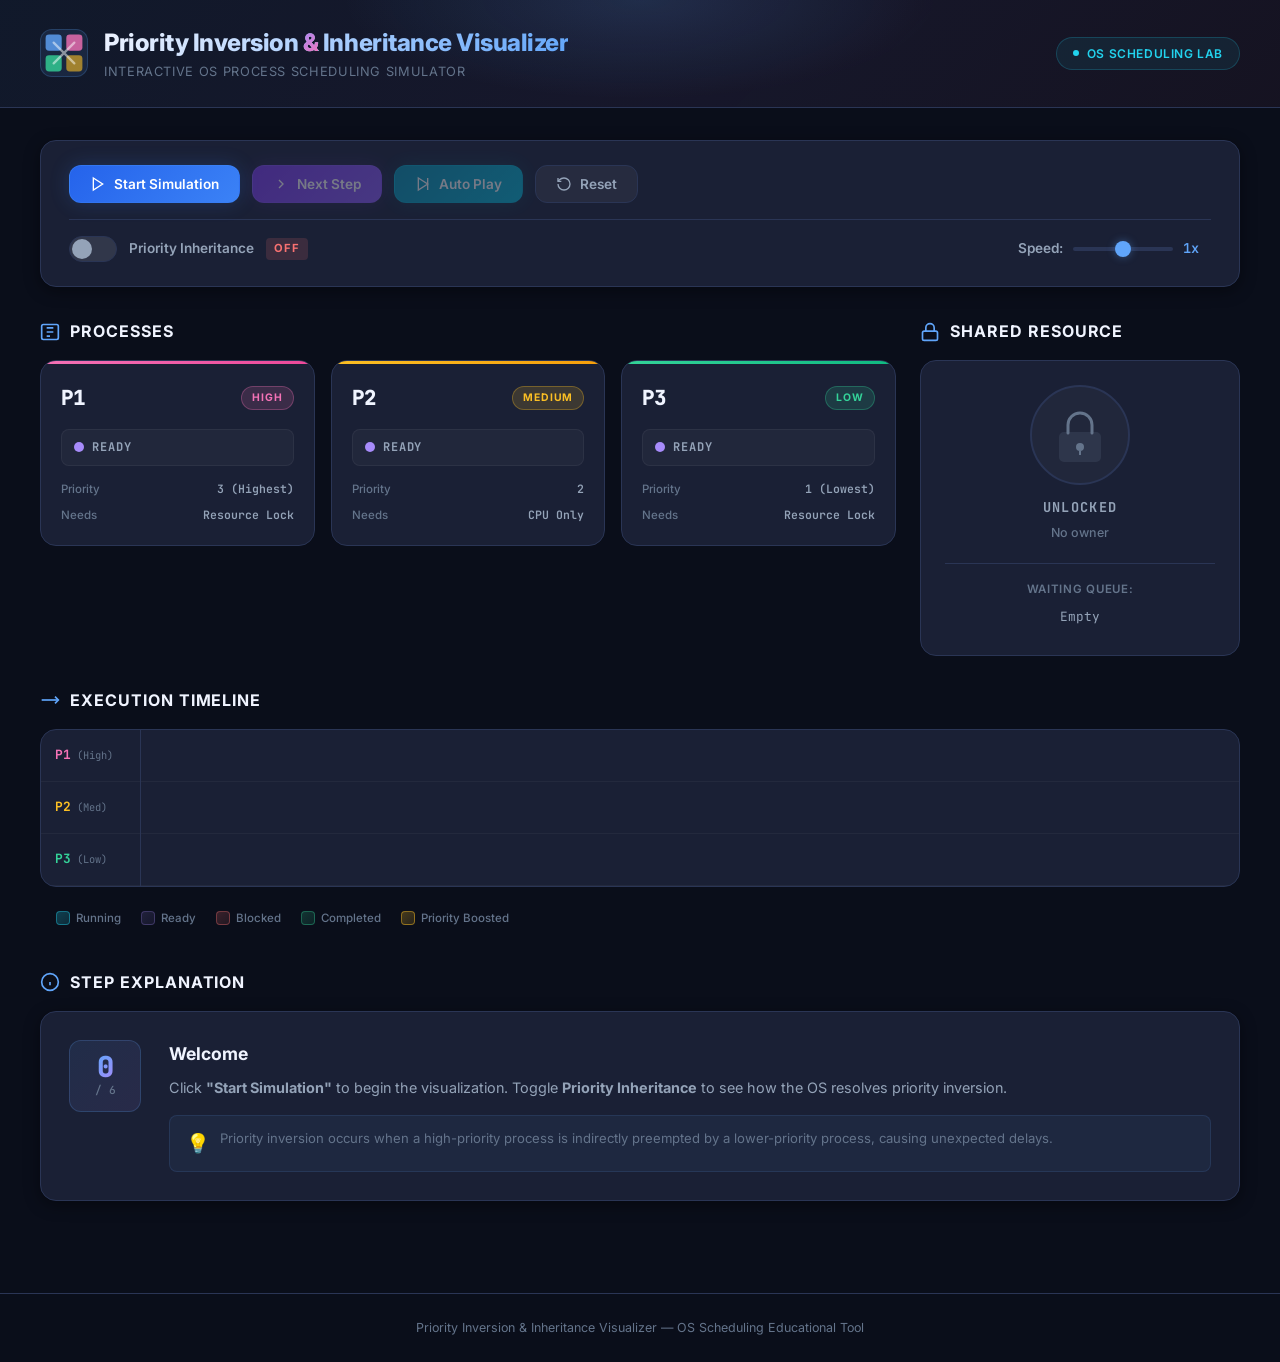
==== index.html @ cc76d4d3 "first draft" ====
<!DOCTYPE html>
<html lang="en">
<head>
    <meta charset="UTF-8">
    <meta name="viewport" content="width=device-width, initial-scale=1.0">
    <meta name="description" content="An interactive educational tool that visualizes priority inversion in OS scheduling and demonstrates how the priority inheritance protocol resolves it.">
    <title>Priority Inversion &amp; Inheritance Visualizer</title>
    <link rel="preconnect" href="https://fonts.googleapis.com">
    <link rel="preconnect" href="https://fonts.gstatic.com" crossorigin>
    <link href="https://fonts.googleapis.com/css2?family=Inter:wght@300;400;500;600;700;800;900&family=JetBrains+Mono:wght@400;500;600;700&display=swap" rel="stylesheet">
    <link rel="stylesheet" href="style.css">
</head>
<body>
    <!-- Background particles -->
    <div class="bg-particles" id="bgParticles"></div>

    <!-- Header -->
    <header class="header">
        <div class="header-glow"></div>
        <div class="header-content">
            <div class="logo">
                <div class="logo-icon">
                    <svg viewBox="0 0 40 40" fill="none">
                        <rect x="4" y="4" width="14" height="14" rx="3" fill="#60a5fa" opacity="0.8"/>
                        <rect x="22" y="4" width="14" height="14" rx="3" fill="#f472b6" opacity="0.8"/>
                        <rect x="4" y="22" width="14" height="14" rx="3" fill="#34d399" opacity="0.8"/>
                        <rect x="22" y="22" width="14" height="14" rx="3" fill="#fbbf24" opacity="0.6"/>
                        <path d="M11 11L29 29M29 11L11 29" stroke="white" stroke-width="2" stroke-linecap="round" opacity="0.5"/>
                    </svg>
                </div>
                <div class="logo-text">
                    <h1>Priority Inversion <span class="accent">&amp;</span> Inheritance Visualizer</h1>
                    <p class="subtitle">Interactive OS Process Scheduling Simulator</p>
                </div>
            </div>
            <div class="header-badge">
                <span class="badge-dot"></span>
                OS Scheduling Lab
            </div>
        </div>
    </header>

    <main class="main-container">
        <!-- Control Panel -->
        <section class="control-panel" id="controlPanel">
            <div class="controls-row">
                <button class="btn btn-start" id="btnStart" onclick="startSimulation()">
                    <svg viewBox="0 0 24 24" fill="none" stroke="currentColor" stroke-width="2">
                        <polygon points="5,3 19,12 5,21"/>
                    </svg>
                    Start Simulation
                </button>
                <button class="btn btn-next" id="btnNext" onclick="nextStep()" disabled>
                    <svg viewBox="0 0 24 24" fill="none" stroke="currentColor" stroke-width="2">
                        <polyline points="9,18 15,12 9,6"/>
                    </svg>
                    Next Step
                </button>
                <button class="btn btn-auto" id="btnAuto" onclick="toggleAutoPlay()" disabled>
                    <svg viewBox="0 0 24 24" fill="none" stroke="currentColor" stroke-width="2">
                        <polygon points="5,3 19,12 5,21"/>
                        <line x1="19" y1="3" x2="19" y2="21"/>
                    </svg>
                    Auto Play
                </button>
                <button class="btn btn-reset" id="btnReset" onclick="resetSimulation()">
                    <svg viewBox="0 0 24 24" fill="none" stroke="currentColor" stroke-width="2">
                        <path d="M3 12a9 9 0 1 0 9-9 9.75 9.75 0 0 0-6.74 2.74L3 8"/>
                        <path d="M3 3v5h5"/>
                    </svg>
                    Reset
                </button>
            </div>
            <div class="toggle-row">
                <div class="toggle-container" id="inheritanceToggle" onclick="toggleInheritance()">
                    <div class="toggle-track">
                        <div class="toggle-thumb"></div>
                    </div>
                    <span class="toggle-label">Priority Inheritance</span>
                    <span class="toggle-status" id="toggleStatus">OFF</span>
                </div>
                <div class="speed-control">
                    <label>Speed:</label>
                    <input type="range" min="1" max="5" value="3" id="speedSlider" oninput="updateSpeed(this.value)">
                    <span id="speedLabel">1x</span>
                </div>
            </div>
        </section>

        <!-- Main Visualization Area -->
        <div class="viz-grid">
            <!-- Process Cards -->
            <section class="processes-section">
                <h2 class="section-title">
                    <svg viewBox="0 0 24 24" fill="none" stroke="currentColor" stroke-width="2" width="20" height="20">
                        <rect x="2" y="3" width="20" height="18" rx="2"/>
                        <path d="M8 7h8M8 12h8M8 17h4"/>
                    </svg>
                    Processes
                </h2>
                <div class="process-cards">
                    <!-- P1 - High Priority -->
                    <div class="process-card" id="processP1" data-priority="high">
                        <div class="process-header">
                            <div class="process-id">P1</div>
                            <div class="priority-badge priority-high">HIGH</div>
                        </div>
                        <div class="process-body">
                            <div class="state-indicator">
                                <div class="state-dot" id="stateP1Dot"></div>
                                <span class="state-text" id="stateP1">READY</span>
                            </div>
                            <div class="process-info">
                                <div class="info-item">
                                    <span class="info-label">Priority</span>
                                    <span class="info-value" id="priorityP1">3 (Highest)</span>
                                </div>
                                <div class="info-item">
                                    <span class="info-label">Needs</span>
                                    <span class="info-value">Resource Lock</span>
                                </div>
                            </div>
                        </div>
                        <div class="process-pulse" id="pulseP1"></div>
                    </div>

                    <!-- P2 - Medium Priority -->
                    <div class="process-card" id="processP2" data-priority="medium">
                        <div class="process-header">
                            <div class="process-id">P2</div>
                            <div class="priority-badge priority-medium">MEDIUM</div>
                        </div>
                        <div class="process-body">
                            <div class="state-indicator">
                                <div class="state-dot" id="stateP2Dot"></div>
                                <span class="state-text" id="stateP2">READY</span>
                            </div>
                            <div class="process-info">
                                <div class="info-item">
                                    <span class="info-label">Priority</span>
                                    <span class="info-value" id="priorityP2">2</span>
                                </div>
                                <div class="info-item">
                                    <span class="info-label">Needs</span>
                                    <span class="info-value">CPU Only</span>
                                </div>
                            </div>
                        </div>
                        <div class="process-pulse" id="pulseP2"></div>
                    </div>

                    <!-- P3 - Low Priority -->
                    <div class="process-card" id="processP3" data-priority="low">
                        <div class="process-header">
                            <div class="process-id">P3</div>
                            <div class="priority-badge priority-low">LOW</div>
                        </div>
                        <div class="process-body">
                            <div class="state-indicator">
                                <div class="state-dot" id="stateP3Dot"></div>
                                <span class="state-text" id="stateP3">READY</span>
                            </div>
                            <div class="process-info">
                                <div class="info-item">
                                    <span class="info-label">Priority</span>
                                    <span class="info-value" id="priorityP3">1 (Lowest)</span>
                                </div>
                                <div class="info-item">
                                    <span class="info-label">Needs</span>
                                    <span class="info-value">Resource Lock</span>
                                </div>
                            </div>
                        </div>
                        <div class="process-pulse" id="pulseP3"></div>
                    </div>
                </div>
            </section>

            <!-- Resource Lock -->
            <section class="resource-section">
                <h2 class="section-title">
                    <svg viewBox="0 0 24 24" fill="none" stroke="currentColor" stroke-width="2" width="20" height="20">
                        <rect x="3" y="11" width="18" height="11" rx="2"/>
                        <path d="M7 11V7a5 5 0 0 1 10 0v4"/>
                    </svg>
                    Shared Resource
                </h2>
                <div class="resource-card" id="resourceCard">
                    <div class="lock-visual" id="lockVisual">
                        <div class="lock-body">
                            <svg viewBox="0 0 64 64" width="64" height="64" id="lockIcon">
                                <rect x="12" y="30" width="40" height="28" rx="4" fill="currentColor" opacity="0.2" stroke="currentColor" stroke-width="2"/>
                                <path id="lockShackle" d="M20 30V22a12 12 0 0 1 24 0v8" fill="none" stroke="currentColor" stroke-width="3" stroke-linecap="round"/>
                                <circle cx="32" cy="44" r="4" fill="currentColor"/>
                                <line x1="32" y1="48" x2="32" y2="52" stroke="currentColor" stroke-width="2"/>
                            </svg>
                        </div>
                        <div class="lock-label" id="lockLabel">UNLOCKED</div>
                        <div class="lock-owner" id="lockOwner">No owner</div>
                    </div>
                    <div class="resource-queue" id="resourceQueue">
                        <span class="queue-label">Waiting Queue:</span>
                        <div class="queue-items" id="queueItems">Empty</div>
                    </div>
                </div>
            </section>
        </div>

        <!-- Connection Lines (animated arrows between processes and resource) -->
        <div class="connection-overlay" id="connectionOverlay"></div>

        <!-- Timeline Section -->
        <section class="timeline-section">
            <h2 class="section-title">
                <svg viewBox="0 0 24 24" fill="none" stroke="currentColor" stroke-width="2" width="20" height="20">
                    <line x1="2" y1="12" x2="22" y2="12"/>
                    <polyline points="18,8 22,12 18,16"/>
                </svg>
                Execution Timeline
            </h2>
            <div class="timeline-wrapper">
                <div class="timeline-labels">
                    <div class="timeline-label label-p1">P1 <span>(High)</span></div>
                    <div class="timeline-label label-p2">P2 <span>(Med)</span></div>
                    <div class="timeline-label label-p3">P3 <span>(Low)</span></div>
                </div>
                <div class="timeline-tracks" id="timelineTracks">
                    <div class="timeline-track" id="trackP1"></div>
                    <div class="timeline-track" id="trackP2"></div>
                    <div class="timeline-track" id="trackP3"></div>
                    <!-- Step markers -->
                    <div class="timeline-steps" id="timelineSteps"></div>
                </div>
            </div>
            <div class="timeline-legend">
                <div class="legend-item"><div class="legend-color legend-running"></div>Running</div>
                <div class="legend-item"><div class="legend-color legend-ready"></div>Ready</div>
                <div class="legend-item"><div class="legend-color legend-blocked"></div>Blocked</div>
                <div class="legend-item"><div class="legend-color legend-completed"></div>Completed</div>
                <div class="legend-item"><div class="legend-color legend-boosted"></div>Priority Boosted</div>
            </div>
        </section>

        <!-- Explanation Panel -->
        <section class="explanation-section">
            <h2 class="section-title">
                <svg viewBox="0 0 24 24" fill="none" stroke="currentColor" stroke-width="2" width="20" height="20">
                    <circle cx="12" cy="12" r="10"/>
                    <line x1="12" y1="16" x2="12" y2="12"/>
                    <line x1="12" y1="8" x2="12.01" y2="8"/>
                </svg>
                Step Explanation
            </h2>
            <div class="explanation-card" id="explanationCard">
                <div class="step-counter">
                    <span class="step-number" id="stepNumber">0</span>
                    <span class="step-total" id="stepTotal">/ 6</span>
                </div>
                <div class="explanation-content">
                    <h3 class="explanation-title" id="explanationTitle">Welcome</h3>
                    <p class="explanation-text" id="explanationText">
                        Click <strong>"Start Simulation"</strong> to begin the visualization. 
                        Toggle <strong>Priority Inheritance</strong> to see how the OS resolves priority inversion.
                    </p>
                    <div class="explanation-detail" id="explanationDetail">
                        <div class="detail-icon">💡</div>
                        <p>Priority inversion occurs when a high-priority process is indirectly preempted by a lower-priority process, causing unexpected delays.</p>
                    </div>
                </div>
            </div>
        </section>

        <!-- Comparison Section -->
        <section class="comparison-section" id="comparisonSection" style="display: none;">
            <h2 class="section-title">
                <svg viewBox="0 0 24 24" fill="none" stroke="currentColor" stroke-width="2" width="20" height="20">
                    <path d="M18 20V10M12 20V4M6 20v-6"/>
                </svg>
                Comparison: With vs Without Priority Inheritance
            </h2>
            <div class="comparison-grid">
                <div class="comparison-card comparison-without">
                    <h3>❌ Without Priority Inheritance</h3>
                    <div class="comparison-timeline" id="compTimelineWithout"></div>
                    <div class="comparison-stats">
                        <div class="stat">
                            <span class="stat-label">P1 Wait Time</span>
                            <span class="stat-value stat-bad" id="waitWithout">4 steps</span>
                        </div>
                        <div class="stat">
                            <span class="stat-label">Execution Order</span>
                            <span class="stat-value" id="orderWithout">P3 → P2 → P3 → P1</span>
                        </div>
                        <div class="stat">
                            <span class="stat-label">Priority Violation</span>
                            <span class="stat-value stat-bad">Yes ⚠️</span>
                        </div>
                    </div>
                </div>
                <div class="comparison-card comparison-with">
                    <h3>✅ With Priority Inheritance</h3>
                    <div class="comparison-timeline" id="compTimelineWith"></div>
                    <div class="comparison-stats">
                        <div class="stat">
                            <span class="stat-label">P1 Wait Time</span>
                            <span class="stat-value stat-good" id="waitWith">2 steps</span>
                        </div>
                        <div class="stat">
                            <span class="stat-label">Execution Order</span>
                            <span class="stat-value" id="orderWith">P3 → P3(↑) → P1 → P2</span>
                        </div>
                        <div class="stat">
                            <span class="stat-label">Priority Violation</span>
                            <span class="stat-value stat-good">No ✅</span>
                        </div>
                    </div>
                </div>
            </div>
        </section>
    </main>

    <!-- Footer -->
    <footer class="footer">
        <p>Priority Inversion &amp; Inheritance Visualizer — OS Scheduling Educational Tool</p>
    </footer>

    <script src="script.js"></script>
</body>
</html>
---- style.css ----
/* ========================================
   Priority Inversion Visualizer - Styles
   ======================================== */

/* ---------- CSS Variables ---------- */
:root {
    --bg-primary: #0a0e1a;
    --bg-secondary: #111827;
    --bg-card: #1a2035;
    --bg-card-hover: #1f2847;
    --border-color: #2a3555;
    --border-glow: rgba(96, 165, 250, 0.3);

    --text-primary: #f0f4ff;
    --text-secondary: #94a3b8;
    --text-muted: #64748b;

    --accent-blue: #60a5fa;
    --accent-cyan: #22d3ee;
    --accent-purple: #a78bfa;
    --accent-pink: #f472b6;
    --accent-green: #34d399;
    --accent-yellow: #fbbf24;
    --accent-red: #f87171;
    --accent-orange: #fb923c;

    --high-priority: #f472b6;
    --medium-priority: #fbbf24;
    --low-priority: #34d399;

    --state-running: #22d3ee;
    --state-ready: #a78bfa;
    --state-blocked: #f87171;
    --state-completed: #34d399;
    --state-boosted: #fbbf24;

    --shadow-sm: 0 1px 3px rgba(0,0,0,0.3);
    --shadow-md: 0 4px 16px rgba(0,0,0,0.4);
    --shadow-lg: 0 8px 32px rgba(0,0,0,0.5);
    --shadow-glow-blue: 0 0 20px rgba(96,165,250,0.15);
    --shadow-glow-cyan: 0 0 20px rgba(34,211,238,0.15);

    --radius-sm: 8px;
    --radius-md: 12px;
    --radius-lg: 16px;
    --radius-xl: 20px;

    --font-sans: 'Inter', -apple-system, BlinkMacSystemFont, 'Segoe UI', sans-serif;
    --font-mono: 'JetBrains Mono', 'Fira Code', monospace;

    --transition-fast: 0.15s ease;
    --transition-normal: 0.3s ease;
    --transition-slow: 0.5s ease;
}

/* ---------- Reset & Base ---------- */
*, *::before, *::after {
    margin: 0;
    padding: 0;
    box-sizing: border-box;
}

html {
    scroll-behavior: smooth;
}

body {
    font-family: var(--font-sans);
    background: var(--bg-primary);
    color: var(--text-primary);
    line-height: 1.6;
    min-height: 100vh;
    overflow-x: hidden;
}

/* ---------- Background Particles ---------- */
.bg-particles {
    position: fixed;
    top: 0;
    left: 0;
    width: 100%;
    height: 100%;
    pointer-events: none;
    z-index: 0;
    overflow: hidden;
}

.bg-particles .particle {
    position: absolute;
    border-radius: 50%;
    animation: floatParticle linear infinite;
    opacity: 0;
}

@keyframes floatParticle {
    0% {
        transform: translateY(100vh) scale(0);
        opacity: 0;
    }
    10% {
        opacity: 1;
    }
    90% {
        opacity: 1;
    }
    100% {
        transform: translateY(-10vh) scale(1);
        opacity: 0;
    }
}

/* ---------- Header ---------- */
.header {
    position: relative;
    padding: 24px 40px;
    background: linear-gradient(135deg, rgba(96,165,250,0.08), rgba(167,139,250,0.08), rgba(244,114,182,0.05));
    border-bottom: 1px solid var(--border-color);
    z-index: 10;
    overflow: hidden;
}

.header-glow {
    position: absolute;
    top: -100px;
    left: 50%;
    transform: translateX(-50%);
    width: 600px;
    height: 200px;
    background: radial-gradient(ellipse, rgba(96,165,250,0.15), transparent 70%);
    pointer-events: none;
}

.header-content {
    max-width: 1400px;
    margin: 0 auto;
    display: flex;
    align-items: center;
    justify-content: space-between;
    position: relative;
}

.logo {
    display: flex;
    align-items: center;
    gap: 16px;
}

.logo-icon {
    width: 48px;
    height: 48px;
    display: flex;
    align-items: center;
    justify-content: center;
    background: rgba(96,165,250,0.1);
    border: 1px solid rgba(96,165,250,0.2);
    border-radius: var(--radius-md);
    animation: logoFloat 3s ease-in-out infinite;
}

@keyframes logoFloat {
    0%, 100% { transform: translateY(0); }
    50% { transform: translateY(-4px); }
}

.logo-text h1 {
    font-size: 1.5rem;
    font-weight: 800;
    letter-spacing: -0.02em;
    background: linear-gradient(135deg, var(--text-primary), var(--accent-blue));
    -webkit-background-clip: text;
    -webkit-text-fill-color: transparent;
    background-clip: text;
}

.logo-text h1 .accent {
    background: linear-gradient(135deg, var(--accent-purple), var(--accent-pink));
    -webkit-background-clip: text;
    background-clip: text;
}

.subtitle {
    font-size: 0.8rem;
    color: var(--text-muted);
    font-weight: 400;
    letter-spacing: 0.05em;
    text-transform: uppercase;
}

.header-badge {
    display: flex;
    align-items: center;
    gap: 8px;
    padding: 6px 16px;
    background: rgba(34,211,238,0.08);
    border: 1px solid rgba(34,211,238,0.2);
    border-radius: 100px;
    font-size: 0.75rem;
    font-weight: 600;
    color: var(--accent-cyan);
    letter-spacing: 0.05em;
    text-transform: uppercase;
}

.badge-dot {
    width: 6px;
    height: 6px;
    background: var(--accent-cyan);
    border-radius: 50%;
    animation: pulse 2s ease-in-out infinite;
}

@keyframes pulse {
    0%, 100% { opacity: 1; box-shadow: 0 0 0 0 rgba(34,211,238,0.4); }
    50% { opacity: 0.6; box-shadow: 0 0 0 6px rgba(34,211,238,0); }
}

/* ---------- Main Container ---------- */
.main-container {
    max-width: 1400px;
    margin: 0 auto;
    padding: 32px 40px 60px;
    position: relative;
    z-index: 1;
}

/* ---------- Section Title ---------- */
.section-title {
    display: flex;
    align-items: center;
    gap: 10px;
    font-size: 1rem;
    font-weight: 700;
    color: var(--text-primary);
    margin-bottom: 16px;
    text-transform: uppercase;
    letter-spacing: 0.06em;
}

.section-title svg {
    color: var(--accent-blue);
}

/* ---------- Control Panel ---------- */
.control-panel {
    background: var(--bg-card);
    border: 1px solid var(--border-color);
    border-radius: var(--radius-lg);
    padding: 24px 28px;
    margin-bottom: 32px;
    box-shadow: var(--shadow-md);
}

.controls-row {
    display: flex;
    gap: 12px;
    flex-wrap: wrap;
    margin-bottom: 16px;
}

.toggle-row {
    display: flex;
    align-items: center;
    justify-content: space-between;
    gap: 24px;
    flex-wrap: wrap;
    padding-top: 16px;
    border-top: 1px solid var(--border-color);
}

/* ---------- Buttons ---------- */
.btn {
    display: inline-flex;
    align-items: center;
    gap: 8px;
    padding: 10px 20px;
    border: 1px solid transparent;
    border-radius: var(--radius-md);
    font-family: var(--font-sans);
    font-size: 0.85rem;
    font-weight: 600;
    cursor: pointer;
    transition: all var(--transition-normal);
    position: relative;
    overflow: hidden;
}

.btn::before {
    content: '';
    position: absolute;
    inset: 0;
    background: linear-gradient(135deg, rgba(255,255,255,0.1), transparent);
    opacity: 0;
    transition: opacity var(--transition-fast);
}

.btn:hover::before {
    opacity: 1;
}

.btn:active {
    transform: scale(0.97);
}

.btn:disabled {
    opacity: 0.4;
    cursor: not-allowed;
    transform: none;
}

.btn:disabled:hover::before {
    opacity: 0;
}

.btn svg {
    width: 16px;
    height: 16px;
}

.btn-start {
    background: linear-gradient(135deg, #2563eb, #3b82f6);
    color: white;
    border-color: rgba(59,130,246,0.5);
    box-shadow: 0 0 20px rgba(59,130,246,0.2);
}

.btn-start:hover:not(:disabled) {
    box-shadow: 0 0 30px rgba(59,130,246,0.35);
    transform: translateY(-1px);
}

.btn-next {
    background: linear-gradient(135deg, #7c3aed, #8b5cf6);
    color: white;
    border-color: rgba(139,92,246,0.5);
    box-shadow: 0 0 20px rgba(139,92,246,0.2);
}

.btn-next:hover:not(:disabled) {
    box-shadow: 0 0 30px rgba(139,92,246,0.35);
    transform: translateY(-1px);
}

.btn-auto {
    background: linear-gradient(135deg, #0891b2, #06b6d4);
    color: white;
    border-color: rgba(6,182,212,0.5);
    box-shadow: 0 0 20px rgba(6,182,212,0.2);
}

.btn-auto:hover:not(:disabled) {
    box-shadow: 0 0 30px rgba(6,182,212,0.35);
    transform: translateY(-1px);
}

.btn-auto.active {
    background: linear-gradient(135deg, #dc2626, #ef4444);
    border-color: rgba(239,68,68,0.5);
    box-shadow: 0 0 20px rgba(239,68,68,0.2);
}

.btn-reset {
    background: rgba(255,255,255,0.05);
    color: var(--text-secondary);
    border-color: var(--border-color);
}

.btn-reset:hover:not(:disabled) {
    background: rgba(255,255,255,0.1);
    color: var(--text-primary);
    border-color: rgba(255,255,255,0.2);
}

/* ---------- Toggle ---------- */
.toggle-container {
    display: flex;
    align-items: center;
    gap: 12px;
    cursor: pointer;
    user-select: none;
}

.toggle-track {
    width: 48px;
    height: 26px;
    background: rgba(255,255,255,0.1);
    border: 1px solid var(--border-color);
    border-radius: 100px;
    position: relative;
    transition: all var(--transition-normal);
}

.toggle-thumb {
    width: 20px;
    height: 20px;
    background: var(--text-secondary);
    border-radius: 50%;
    position: absolute;
    top: 2px;
    left: 2px;
    transition: all var(--transition-normal);
}

.toggle-container.active .toggle-track {
    background: rgba(34,211,238,0.2);
    border-color: rgba(34,211,238,0.4);
}

.toggle-container.active .toggle-thumb {
    left: 24px;
    background: var(--accent-cyan);
    box-shadow: 0 0 10px rgba(34,211,238,0.5);
}

.toggle-label {
    font-size: 0.85rem;
    font-weight: 600;
    color: var(--text-secondary);
    transition: color var(--transition-normal);
}

.toggle-container.active .toggle-label {
    color: var(--accent-cyan);
}

.toggle-status {
    font-size: 0.7rem;
    font-weight: 700;
    padding: 2px 8px;
    border-radius: 4px;
    background: rgba(248,113,113,0.15);
    color: var(--accent-red);
    letter-spacing: 0.08em;
    transition: all var(--transition-normal);
}

.toggle-container.active .toggle-status {
    background: rgba(34,211,238,0.15);
    color: var(--accent-cyan);
}

/* ---------- Speed Control ---------- */
.speed-control {
    display: flex;
    align-items: center;
    gap: 10px;
    font-size: 0.85rem;
    color: var(--text-secondary);
}

.speed-control label {
    font-weight: 600;
}

.speed-control input[type="range"] {
    width: 100px;
    height: 4px;
    -webkit-appearance: none;
    appearance: none;
    background: var(--border-color);
    border-radius: 2px;
    outline: none;
}

.speed-control input[type="range"]::-webkit-slider-thumb {
    -webkit-appearance: none;
    width: 16px;
    height: 16px;
    border-radius: 50%;
    background: var(--accent-blue);
    cursor: pointer;
    box-shadow: 0 0 8px rgba(96,165,250,0.4);
}

#speedLabel {
    font-family: var(--font-mono);
    font-weight: 600;
    color: var(--accent-blue);
    min-width: 28px;
}

/* ---------- Visualization Grid ---------- */
.viz-grid {
    display: grid;
    grid-template-columns: 1fr 320px;
    gap: 24px;
    margin-bottom: 32px;
}

/* ---------- Process Cards ---------- */
.processes-section {
    min-width: 0;
}

.process-cards {
    display: grid;
    grid-template-columns: repeat(3, 1fr);
    gap: 16px;
}

.process-card {
    background: var(--bg-card);
    border: 1px solid var(--border-color);
    border-radius: var(--radius-lg);
    padding: 20px;
    position: relative;
    overflow: hidden;
    transition: all var(--transition-slow);
}

.process-card::before {
    content: '';
    position: absolute;
    top: 0;
    left: 0;
    right: 0;
    height: 3px;
    border-radius: var(--radius-lg) var(--radius-lg) 0 0;
    transition: all var(--transition-normal);
}

.process-card[data-priority="high"]::before {
    background: linear-gradient(90deg, var(--high-priority), #ec4899);
}

.process-card[data-priority="medium"]::before {
    background: linear-gradient(90deg, var(--medium-priority), #f59e0b);
}

.process-card[data-priority="low"]::before {
    background: linear-gradient(90deg, var(--low-priority), #10b981);
}

.process-pulse {
    position: absolute;
    inset: 0;
    border-radius: var(--radius-lg);
    pointer-events: none;
    transition: all var(--transition-normal);
}

.process-card.running {
    border-color: var(--state-running);
    box-shadow: 0 0 25px rgba(34,211,238,0.15), inset 0 0 25px rgba(34,211,238,0.05);
}

.process-card.running .process-pulse {
    animation: cardPulse 1.5s ease-in-out infinite;
    border: 2px solid var(--state-running);
}

.process-card.blocked {
    border-color: var(--state-blocked);
    box-shadow: 0 0 20px rgba(248,113,113,0.1);
}

.process-card.blocked .process-pulse {
    animation: blockedShake 0.5s ease-in-out;
    border: 2px solid var(--state-blocked);
}

.process-card.completed {
    border-color: var(--state-completed);
    box-shadow: 0 0 20px rgba(52,211,153,0.15);
}

.process-card.boosted {
    border-color: var(--state-boosted);
    box-shadow: 0 0 30px rgba(251,191,36,0.2), inset 0 0 20px rgba(251,191,36,0.05);
}

.process-card.boosted .process-pulse {
    animation: boostGlow 1s ease-in-out infinite;
    border: 2px solid var(--state-boosted);
}

@keyframes cardPulse {
    0%, 100% { opacity: 1; }
    50% { opacity: 0.4; }
}

@keyframes blockedShake {
    0%, 100% { transform: translateX(0); }
    20% { transform: translateX(-3px); }
    40% { transform: translateX(3px); }
    60% { transform: translateX(-2px); }
    80% { transform: translateX(2px); }
}

@keyframes boostGlow {
    0%, 100% { box-shadow: inset 0 0 20px rgba(251,191,36,0.05); }
    50% { box-shadow: inset 0 0 40px rgba(251,191,36,0.15); }
}

.process-header {
    display: flex;
    align-items: center;
    justify-content: space-between;
    margin-bottom: 14px;
}

.process-id {
    font-family: var(--font-mono);
    font-size: 1.3rem;
    font-weight: 800;
    color: var(--text-primary);
}

.priority-badge {
    font-size: 0.65rem;
    font-weight: 700;
    padding: 3px 10px;
    border-radius: 100px;
    letter-spacing: 0.08em;
    text-transform: uppercase;
}

.priority-high {
    background: rgba(244,114,182,0.15);
    color: var(--high-priority);
    border: 1px solid rgba(244,114,182,0.3);
}

.priority-medium {
    background: rgba(251,191,36,0.15);
    color: var(--medium-priority);
    border: 1px solid rgba(251,191,36,0.3);
}

.priority-low {
    background: rgba(52,211,153,0.15);
    color: var(--low-priority);
    border: 1px solid rgba(52,211,153,0.3);
}

.state-indicator {
    display: flex;
    align-items: center;
    gap: 8px;
    margin-bottom: 14px;
    padding: 8px 12px;
    background: rgba(255,255,255,0.03);
    border-radius: var(--radius-sm);
    border: 1px solid rgba(255,255,255,0.05);
}

.state-dot {
    width: 10px;
    height: 10px;
    border-radius: 50%;
    background: var(--state-ready);
    transition: all var(--transition-normal);
}

.state-dot.running { background: var(--state-running); box-shadow: 0 0 8px var(--state-running); }
.state-dot.blocked { background: var(--state-blocked); box-shadow: 0 0 8px var(--state-blocked); }
.state-dot.completed { background: var(--state-completed); box-shadow: 0 0 8px var(--state-completed); }
.state-dot.boosted { background: var(--state-boosted); box-shadow: 0 0 8px var(--state-boosted); }
.state-dot.ready { background: var(--state-ready); }

.state-text {
    font-family: var(--font-mono);
    font-size: 0.75rem;
    font-weight: 700;
    letter-spacing: 0.08em;
    color: var(--text-secondary);
    transition: color var(--transition-normal);
}

.process-info {
    display: flex;
    flex-direction: column;
    gap: 8px;
}

.info-item {
    display: flex;
    justify-content: space-between;
    align-items: center;
}

.info-label {
    font-size: 0.72rem;
    color: var(--text-muted);
    font-weight: 500;
}

.info-value {
    font-size: 0.72rem;
    color: var(--text-secondary);
    font-weight: 600;
    font-family: var(--font-mono);
    transition: all var(--transition-normal);
}

.info-value.boosted {
    color: var(--state-boosted);
    text-shadow: 0 0 8px rgba(251,191,36,0.4);
}

/* ---------- Resource Card ---------- */
.resource-section {
    min-width: 0;
}

.resource-card {
    background: var(--bg-card);
    border: 1px solid var(--border-color);
    border-radius: var(--radius-lg);
    padding: 24px;
    text-align: center;
    transition: all var(--transition-slow);
}

.resource-card.locked {
    border-color: var(--accent-red);
    box-shadow: 0 0 25px rgba(248,113,113,0.1);
}

.resource-card.unlocked {
    border-color: var(--accent-green);
    box-shadow: 0 0 25px rgba(52,211,153,0.1);
}

.lock-visual {
    margin-bottom: 20px;
}

.lock-body {
    display: inline-flex;
    align-items: center;
    justify-content: center;
    width: 100px;
    height: 100px;
    border-radius: 50%;
    background: rgba(255,255,255,0.03);
    border: 2px solid var(--border-color);
    margin-bottom: 12px;
    color: var(--text-muted);
    transition: all var(--transition-slow);
}

.resource-card.locked .lock-body {
    color: var(--accent-red);
    border-color: rgba(248,113,113,0.3);
    background: rgba(248,113,113,0.05);
    animation: lockPulse 2s ease-in-out infinite;
}

.resource-card.unlocked .lock-body {
    color: var(--accent-green);
    border-color: rgba(52,211,153,0.3);
    background: rgba(52,211,153,0.05);
}

@keyframes lockPulse {
    0%, 100% { box-shadow: 0 0 0 0 rgba(248,113,113,0.2); }
    50% { box-shadow: 0 0 0 10px rgba(248,113,113,0); }
}

.lock-label {
    font-family: var(--font-mono);
    font-size: 0.85rem;
    font-weight: 700;
    letter-spacing: 0.1em;
    color: var(--text-secondary);
    margin-bottom: 4px;
    transition: color var(--transition-normal);
}

.resource-card.locked .lock-label { color: var(--accent-red); }
.resource-card.unlocked .lock-label { color: var(--accent-green); }

.lock-owner {
    font-size: 0.78rem;
    color: var(--text-muted);
    font-weight: 500;
}

.resource-queue {
    padding-top: 16px;
    border-top: 1px solid var(--border-color);
}

.queue-label {
    font-size: 0.72rem;
    color: var(--text-muted);
    font-weight: 600;
    display: block;
    margin-bottom: 8px;
    text-transform: uppercase;
    letter-spacing: 0.06em;
}

.queue-items {
    font-family: var(--font-mono);
    font-size: 0.8rem;
    color: var(--text-secondary);
    min-height: 24px;
}

.queue-tag {
    display: inline-block;
    padding: 2px 10px;
    background: rgba(248,113,113,0.1);
    border: 1px solid rgba(248,113,113,0.2);
    border-radius: 100px;
    color: var(--accent-red);
    font-size: 0.72rem;
    font-weight: 600;
    margin: 2px;
}

/* ---------- Timeline ---------- */
.timeline-section {
    margin-bottom: 32px;
}

.timeline-wrapper {
    display: flex;
    gap: 0;
    background: var(--bg-card);
    border: 1px solid var(--border-color);
    border-radius: var(--radius-lg);
    overflow: hidden;
}

.timeline-labels {
    display: flex;
    flex-direction: column;
    width: 100px;
    flex-shrink: 0;
    border-right: 1px solid var(--border-color);
}

.timeline-label {
    height: 52px;
    display: flex;
    align-items: center;
    padding: 0 14px;
    font-family: var(--font-mono);
    font-size: 0.8rem;
    font-weight: 700;
    border-bottom: 1px solid rgba(255,255,255,0.04);
}

.timeline-label span {
    font-size: 0.65rem;
    font-weight: 400;
    color: var(--text-muted);
    margin-left: 6px;
}

.label-p1 { color: var(--high-priority); }
.label-p2 { color: var(--medium-priority); }
.label-p3 { color: var(--low-priority); }

.timeline-tracks {
    flex: 1;
    position: relative;
    min-height: 156px;
}

.timeline-track {
    height: 52px;
    display: flex;
    align-items: center;
    padding: 8px 12px;
    gap: 4px;
    border-bottom: 1px solid rgba(255,255,255,0.04);
    position: relative;
}

.timeline-block {
    height: 34px;
    min-width: 60px;
    flex: 1;
    border-radius: var(--radius-sm);
    display: flex;
    align-items: center;
    justify-content: center;
    font-family: var(--font-mono);
    font-size: 0.68rem;
    font-weight: 700;
    letter-spacing: 0.04em;
    animation: blockAppear 0.4s cubic-bezier(0.34, 1.56, 0.64, 1);
    position: relative;
    overflow: hidden;
}

.timeline-block::after {
    content: '';
    position: absolute;
    inset: 0;
    background: linear-gradient(135deg, rgba(255,255,255,0.1), transparent);
    pointer-events: none;
}

@keyframes blockAppear {
    0% { transform: scaleX(0); opacity: 0; }
    100% { transform: scaleX(1); opacity: 1; }
}

.block-running {
    background: linear-gradient(135deg, rgba(34,211,238,0.25), rgba(34,211,238,0.15));
    border: 1px solid rgba(34,211,238,0.4);
    color: var(--state-running);
}

.block-ready {
    background: linear-gradient(135deg, rgba(167,139,250,0.15), rgba(167,139,250,0.08));
    border: 1px solid rgba(167,139,250,0.25);
    color: var(--state-ready);
}

.block-blocked {
    background: linear-gradient(135deg, rgba(248,113,113,0.2), rgba(248,113,113,0.1));
    border: 1px solid rgba(248,113,113,0.35);
    color: var(--state-blocked);
    background-image: repeating-linear-gradient(
        45deg,
        transparent,
        transparent 4px,
        rgba(248,113,113,0.08) 4px,
        rgba(248,113,113,0.08) 8px
    );
}

.block-completed {
    background: linear-gradient(135deg, rgba(52,211,153,0.2), rgba(52,211,153,0.1));
    border: 1px solid rgba(52,211,153,0.35);
    color: var(--state-completed);
}

.block-boosted {
    background: linear-gradient(135deg, rgba(251,191,36,0.25), rgba(251,191,36,0.12));
    border: 1px solid rgba(251,191,36,0.45);
    color: var(--state-boosted);
    animation: blockAppear 0.4s cubic-bezier(0.34, 1.56, 0.64, 1), boostShimmer 2s ease-in-out infinite;
}

@keyframes boostShimmer {
    0%, 100% { box-shadow: inset 0 0 15px rgba(251,191,36,0.1); }
    50% { box-shadow: inset 0 0 25px rgba(251,191,36,0.25); }
}

.block-idle {
    background: rgba(255,255,255,0.02);
    border: 1px dashed rgba(255,255,255,0.08);
    color: var(--text-muted);
    font-weight: 400;
}

/* Timeline Legend */
.timeline-legend {
    display: flex;
    gap: 20px;
    margin-top: 12px;
    padding: 10px 16px;
    flex-wrap: wrap;
}

.legend-item {
    display: flex;
    align-items: center;
    gap: 6px;
    font-size: 0.72rem;
    color: var(--text-muted);
    font-weight: 500;
}

.legend-color {
    width: 14px;
    height: 14px;
    border-radius: 4px;
}

.legend-running {
    background: linear-gradient(135deg, rgba(34,211,238,0.25), rgba(34,211,238,0.15));
    border: 1px solid rgba(34,211,238,0.4);
}

.legend-ready {
    background: linear-gradient(135deg, rgba(167,139,250,0.15), rgba(167,139,250,0.08));
    border: 1px solid rgba(167,139,250,0.25);
}

.legend-blocked {
    background: linear-gradient(135deg, rgba(248,113,113,0.2), rgba(248,113,113,0.1));
    border: 1px solid rgba(248,113,113,0.35);
}

.legend-completed {
    background: linear-gradient(135deg, rgba(52,211,153,0.2), rgba(52,211,153,0.1));
    border: 1px solid rgba(52,211,153,0.35);
}

.legend-boosted {
    background: linear-gradient(135deg, rgba(251,191,36,0.25), rgba(251,191,36,0.12));
    border: 1px solid rgba(251,191,36,0.45);
}

/* ---------- Explanation Section ---------- */
.explanation-section {
    margin-bottom: 32px;
}

.explanation-card {
    background: var(--bg-card);
    border: 1px solid var(--border-color);
    border-radius: var(--radius-lg);
    padding: 28px;
    display: flex;
    gap: 28px;
    align-items: flex-start;
    transition: all var(--transition-slow);
    box-shadow: var(--shadow-md);
}

.explanation-card.active {
    border-color: var(--accent-blue);
    box-shadow: var(--shadow-glow-blue);
}

.step-counter {
    display: flex;
    flex-direction: column;
    align-items: center;
    justify-content: center;
    min-width: 72px;
    height: 72px;
    background: linear-gradient(135deg, rgba(96,165,250,0.1), rgba(167,139,250,0.1));
    border: 1px solid rgba(96,165,250,0.2);
    border-radius: var(--radius-md);
    flex-shrink: 0;
}

.step-number {
    font-family: var(--font-mono);
    font-size: 1.8rem;
    font-weight: 800;
    line-height: 1;
    background: linear-gradient(135deg, var(--accent-blue), var(--accent-purple));
    -webkit-background-clip: text;
    -webkit-text-fill-color: transparent;
    background-clip: text;
    transition: all var(--transition-normal);
}

.step-total {
    font-family: var(--font-mono);
    font-size: 0.7rem;
    color: var(--text-muted);
    font-weight: 500;
}

.explanation-content {
    flex: 1;
}

.explanation-title {
    font-size: 1.1rem;
    font-weight: 700;
    margin-bottom: 8px;
    color: var(--text-primary);
}

.explanation-text {
    font-size: 0.9rem;
    color: var(--text-secondary);
    line-height: 1.7;
    margin-bottom: 14px;
}

.explanation-detail {
    display: flex;
    align-items: flex-start;
    gap: 10px;
    padding: 12px 16px;
    background: rgba(96,165,250,0.06);
    border: 1px solid rgba(96,165,250,0.12);
    border-radius: var(--radius-sm);
    animation: detailFadeIn 0.5s ease;
}

@keyframes detailFadeIn {
    0% { opacity: 0; transform: translateY(8px); }
    100% { opacity: 1; transform: translateY(0); }
}

.detail-icon {
    font-size: 1.2rem;
    flex-shrink: 0;
}

.explanation-detail p {
    font-size: 0.82rem;
    color: var(--text-muted);
    line-height: 1.6;
}

/* ---------- Comparison Section ---------- */
.comparison-section {
    margin-bottom: 32px;
    animation: sectionFadeIn 0.6s ease;
}

@keyframes sectionFadeIn {
    0% { opacity: 0; transform: translateY(20px); }
    100% { opacity: 1; transform: translateY(0); }
}

.comparison-grid {
    display: grid;
    grid-template-columns: 1fr 1fr;
    gap: 20px;
}

.comparison-card {
    background: var(--bg-card);
    border: 1px solid var(--border-color);
    border-radius: var(--radius-lg);
    padding: 24px;
    transition: all var(--transition-normal);
}

.comparison-card h3 {
    font-size: 0.95rem;
    font-weight: 700;
    margin-bottom: 16px;
}

.comparison-without {
    border-color: rgba(248,113,113,0.2);
}

.comparison-without h3 {
    color: var(--accent-red);
}

.comparison-with {
    border-color: rgba(52,211,153,0.2);
}

.comparison-with h3 {
    color: var(--accent-green);
}

.comparison-timeline {
    display: flex;
    flex-direction: column;
    gap: 6px;
    margin-bottom: 16px;
    padding: 12px;
    background: rgba(0,0,0,0.2);
    border-radius: var(--radius-sm);
}

.comp-row {
    display: flex;
    align-items: center;
    gap: 8px;
}

.comp-label {
    font-family: var(--font-mono);
    font-size: 0.7rem;
    font-weight: 700;
    width: 28px;
    flex-shrink: 0;
}

.comp-blocks {
    display: flex;
    gap: 3px;
    flex: 1;
}

.comp-block {
    height: 24px;
    flex: 1;
    border-radius: 4px;
    display: flex;
    align-items: center;
    justify-content: center;
    font-family: var(--font-mono);
    font-size: 0.58rem;
    font-weight: 600;
}

.comparison-stats {
    display: flex;
    flex-direction: column;
    gap: 10px;
}

.stat {
    display: flex;
    justify-content: space-between;
    align-items: center;
    padding: 8px 12px;
    background: rgba(255,255,255,0.02);
    border-radius: var(--radius-sm);
}

.stat-label {
    font-size: 0.78rem;
    color: var(--text-muted);
    font-weight: 500;
}

.stat-value {
    font-family: var(--font-mono);
    font-size: 0.78rem;
    font-weight: 700;
    color: var(--text-secondary);
}

.stat-bad { color: var(--accent-red); }
.stat-good { color: var(--accent-green); }

/* ---------- Footer ---------- */
.footer {
    text-align: center;
    padding: 24px 40px;
    border-top: 1px solid var(--border-color);
    color: var(--text-muted);
    font-size: 0.78rem;
    font-weight: 400;
}

/* ---------- Responsive ---------- */
@media (max-width: 1100px) {
    .viz-grid {
        grid-template-columns: 1fr;
    }
}

@media (max-width: 800px) {
    .header {
        padding: 16px 20px;
    }

    .header-content {
        flex-direction: column;
        gap: 12px;
        text-align: center;
    }

    .logo {
        flex-direction: column;
    }

    .logo-text h1 {
        font-size: 1.15rem;
    }

    .main-container {
        padding: 20px 16px 40px;
    }

    .process-cards {
        grid-template-columns: 1fr;
    }

    .controls-row {
        flex-direction: column;
    }

    .btn {
        justify-content: center;
    }

    .toggle-row {
        flex-direction: column;
        align-items: flex-start;
    }

    .comparison-grid {
        grid-template-columns: 1fr;
    }

    .explanation-card {
        flex-direction: column;
        align-items: center;
        text-align: center;
    }

    .explanation-detail {
        flex-direction: column;
        align-items: center;
    }
}

/* ---------- Utility Animations ---------- */
.fade-in {
    animation: fadeIn 0.5s ease;
}

@keyframes fadeIn {
    0% { opacity: 0; }
    100% { opacity: 1; }
}

.slide-up {
    animation: slideUp 0.4s ease;
}

@keyframes slideUp {
    0% { opacity: 0; transform: translateY(16px); }
    100% { opacity: 1; transform: translateY(0); }
}

/* Step transition pulse */
.step-transition {
    animation: stepPulse 0.6s ease;
}

@keyframes stepPulse {
    0% { transform: scale(1); }
    50% { transform: scale(1.05); }
    100% { transform: scale(1); }
}
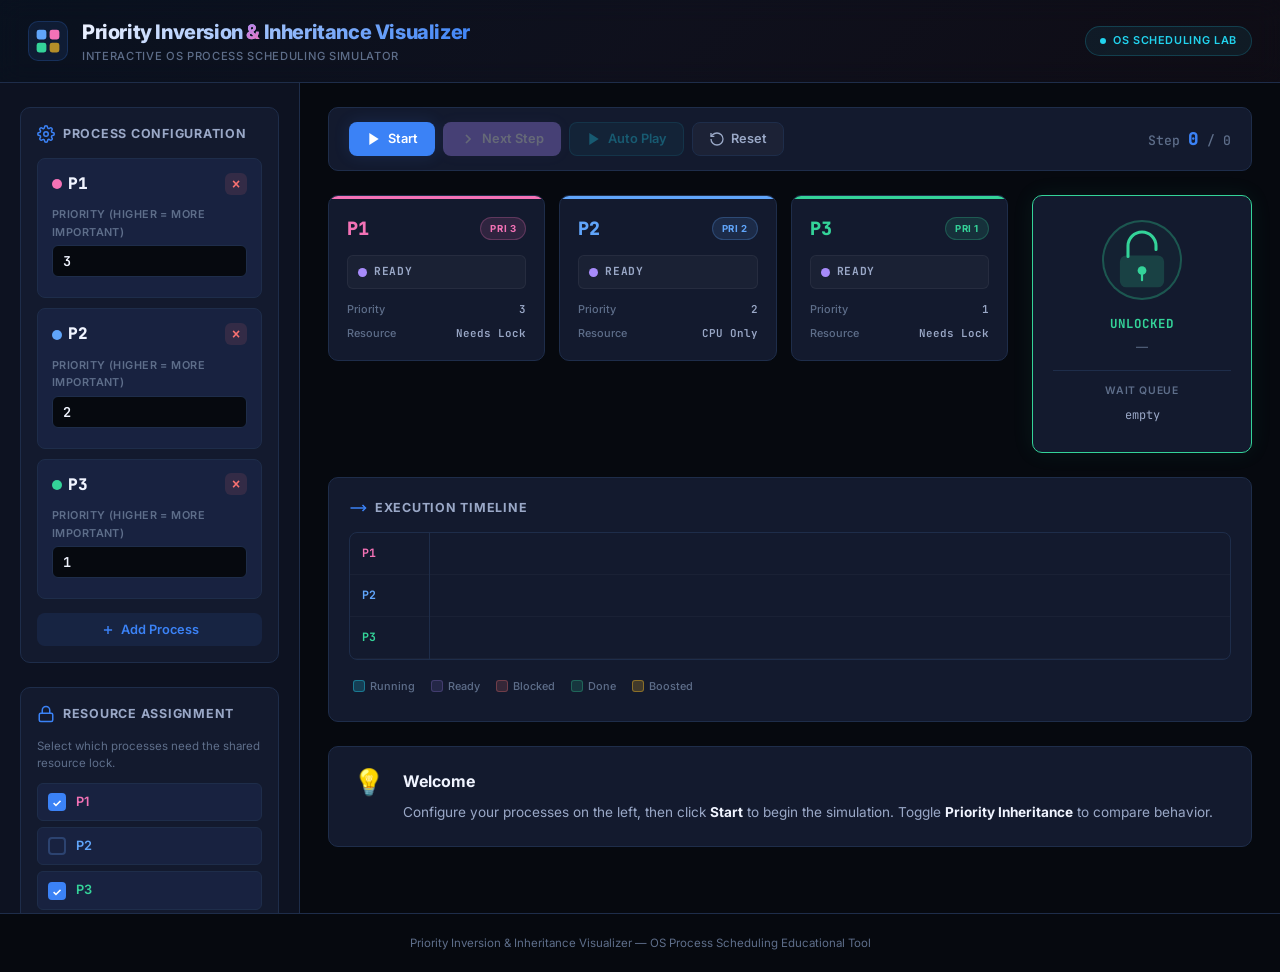
==== commit d2093c6e: "refactor: transition to a dynamic simulation engine supporting arbitrary process configurations and " ====
--- a/index.html
+++ b/index.html
@@ -3,7 +3,7 @@
 <head>
     <meta charset="UTF-8">
     <meta name="viewport" content="width=device-width, initial-scale=1.0">
-    <meta name="description" content="An interactive educational tool that visualizes priority inversion in OS scheduling and demonstrates how the priority inheritance protocol resolves it.">
+    <meta name="description" content="Interactive educational tool demonstrating priority inversion in OS scheduling and how priority inheritance protocol resolves it.">
     <title>Priority Inversion &amp; Inheritance Visualizer</title>
     <link rel="preconnect" href="https://fonts.googleapis.com">
     <link rel="preconnect" href="https://fonts.gstatic.com" crossorigin>
@@ -11,317 +11,179 @@
     <link rel="stylesheet" href="style.css">
 </head>
 <body>
-    <!-- Background particles -->
-    <div class="bg-particles" id="bgParticles"></div>
 
-    <!-- Header -->
-    <header class="header">
-        <div class="header-glow"></div>
-        <div class="header-content">
-            <div class="logo">
+    <!-- ===== HEADER ===== -->
+    <header id="header">
+        <div class="header-inner">
+            <div class="logo-group">
                 <div class="logo-icon">
-                    <svg viewBox="0 0 40 40" fill="none">
-                        <rect x="4" y="4" width="14" height="14" rx="3" fill="#60a5fa" opacity="0.8"/>
-                        <rect x="22" y="4" width="14" height="14" rx="3" fill="#f472b6" opacity="0.8"/>
-                        <rect x="4" y="22" width="14" height="14" rx="3" fill="#34d399" opacity="0.8"/>
-                        <rect x="22" y="22" width="14" height="14" rx="3" fill="#fbbf24" opacity="0.6"/>
-                        <path d="M11 11L29 29M29 11L11 29" stroke="white" stroke-width="2" stroke-linecap="round" opacity="0.5"/>
+                    <svg viewBox="0 0 32 32" fill="none">
+                        <rect x="2" y="2" width="12" height="12" rx="3" fill="#60a5fa"/>
+                        <rect x="18" y="2" width="12" height="12" rx="3" fill="#f472b6"/>
+                        <rect x="2" y="18" width="12" height="12" rx="3" fill="#34d399"/>
+                        <rect x="18" y="18" width="12" height="12" rx="3" fill="#fbbf24" opacity=".7"/>
                     </svg>
                 </div>
-                <div class="logo-text">
-                    <h1>Priority Inversion <span class="accent">&amp;</span> Inheritance Visualizer</h1>
-                    <p class="subtitle">Interactive OS Process Scheduling Simulator</p>
+                <div>
+                    <h1>Priority Inversion <span>&amp;</span> Inheritance Visualizer</h1>
+                    <p class="tagline">Interactive OS Process Scheduling Simulator</p>
                 </div>
             </div>
-            <div class="header-badge">
-                <span class="badge-dot"></span>
-                OS Scheduling Lab
-            </div>
+            <div class="header-pill"><span class="live-dot"></span>OS Scheduling Lab</div>
         </div>
     </header>
 
-    <main class="main-container">
-        <!-- Control Panel -->
-        <section class="control-panel" id="controlPanel">
-            <div class="controls-row">
-                <button class="btn btn-start" id="btnStart" onclick="startSimulation()">
-                    <svg viewBox="0 0 24 24" fill="none" stroke="currentColor" stroke-width="2">
-                        <polygon points="5,3 19,12 5,21"/>
-                    </svg>
-                    Start Simulation
-                </button>
-                <button class="btn btn-next" id="btnNext" onclick="nextStep()" disabled>
-                    <svg viewBox="0 0 24 24" fill="none" stroke="currentColor" stroke-width="2">
-                        <polyline points="9,18 15,12 9,6"/>
-                    </svg>
-                    Next Step
-                </button>
-                <button class="btn btn-auto" id="btnAuto" onclick="toggleAutoPlay()" disabled>
-                    <svg viewBox="0 0 24 24" fill="none" stroke="currentColor" stroke-width="2">
-                        <polygon points="5,3 19,12 5,21"/>
-                        <line x1="19" y1="3" x2="19" y2="21"/>
-                    </svg>
-                    Auto Play
-                </button>
-                <button class="btn btn-reset" id="btnReset" onclick="resetSimulation()">
-                    <svg viewBox="0 0 24 24" fill="none" stroke="currentColor" stroke-width="2">
-                        <path d="M3 12a9 9 0 1 0 9-9 9.75 9.75 0 0 0-6.74 2.74L3 8"/>
-                        <path d="M3 3v5h5"/>
-                    </svg>
-                    Reset
+    <!-- ===== MAIN LAYOUT ===== -->
+    <div id="app">
+
+        <!-- LEFT: Config Panel -->
+        <aside id="configPanel">
+            <div class="panel-section">
+                <h2 class="panel-title">
+                    <svg width="18" height="18" viewBox="0 0 24 24" fill="none" stroke="currentColor" stroke-width="2"><circle cx="12" cy="12" r="3"/><path d="M19.4 15a1.65 1.65 0 0 0 .33 1.82l.06.06a2 2 0 1 1-2.83 2.83l-.06-.06a1.65 1.65 0 0 0-1.82-.33 1.65 1.65 0 0 0-1 1.51V21a2 2 0 0 1-4 0v-.09A1.65 1.65 0 0 0 9 19.4a1.65 1.65 0 0 0-1.82.33l-.06.06a2 2 0 1 1-2.83-2.83l.06-.06A1.65 1.65 0 0 0 4.68 15a1.65 1.65 0 0 0-1.51-1H3a2 2 0 0 1 0-4h.09A1.65 1.65 0 0 0 4.6 9a1.65 1.65 0 0 0-.33-1.82l-.06-.06a2 2 0 1 1 2.83-2.83l.06.06A1.65 1.65 0 0 0 9 4.68a1.65 1.65 0 0 0 1-1.51V3a2 2 0 0 1 4 0v.09a1.65 1.65 0 0 0 1 1.51 1.65 1.65 0 0 0 1.82-.33l.06-.06a2 2 0 1 1 2.83 2.83l-.06.06A1.65 1.65 0 0 0 19.4 9a1.65 1.65 0 0 0 1.51 1H21a2 2 0 0 1 0 4h-.09a1.65 1.65 0 0 0-1.51 1z"/></svg>
+                    Process Configuration
+                </h2>
+                <div id="processListConfig"></div>
+                <button class="btn btn-add" id="btnAddProcess" onclick="addProcess()">
+                    <svg width="14" height="14" viewBox="0 0 24 24" fill="none" stroke="currentColor" stroke-width="2.5"><line x1="12" y1="5" x2="12" y2="19"/><line x1="5" y1="12" x2="19" y2="12"/></svg>
+                    Add Process
                 </button>
             </div>
-            <div class="toggle-row">
-                <div class="toggle-container" id="inheritanceToggle" onclick="toggleInheritance()">
-                    <div class="toggle-track">
-                        <div class="toggle-thumb"></div>
-                    </div>
+
+            <div class="panel-section">
+                <h2 class="panel-title">
+                    <svg width="18" height="18" viewBox="0 0 24 24" fill="none" stroke="currentColor" stroke-width="2"><rect x="3" y="11" width="18" height="11" rx="2"/><path d="M7 11V7a5 5 0 0 1 10 0v4"/></svg>
+                    Resource Assignment
+                </h2>
+                <p class="panel-hint">Select which processes need the shared resource lock.</p>
+                <div id="resourceAssignment"></div>
+            </div>
+
+            <div class="panel-section">
+                <h2 class="panel-title">
+                    <svg width="18" height="18" viewBox="0 0 24 24" fill="none" stroke="currentColor" stroke-width="2"><path d="M12 20V10M18 20V4M6 20v-4"/></svg>
+                    Options
+                </h2>
+                <div class="toggle-row" id="inheritanceToggle" onclick="toggleInheritance()">
+                    <div class="toggle-track"><div class="toggle-thumb"></div></div>
                     <span class="toggle-label">Priority Inheritance</span>
-                    <span class="toggle-status" id="toggleStatus">OFF</span>
+                    <span class="toggle-badge off" id="toggleBadge">OFF</span>
                 </div>
-                <div class="speed-control">
-                    <label>Speed:</label>
-                    <input type="range" min="1" max="5" value="3" id="speedSlider" oninput="updateSpeed(this.value)">
-                    <span id="speedLabel">1x</span>
-                </div>
-            </div>
-        </section>
-
-        <!-- Main Visualization Area -->
-        <div class="viz-grid">
-            <!-- Process Cards -->
-            <section class="processes-section">
-                <h2 class="section-title">
-                    <svg viewBox="0 0 24 24" fill="none" stroke="currentColor" stroke-width="2" width="20" height="20">
-                        <rect x="2" y="3" width="20" height="18" rx="2"/>
-                        <path d="M8 7h8M8 12h8M8 17h4"/>
-                    </svg>
-                    Processes
-                </h2>
-                <div class="process-cards">
-                    <!-- P1 - High Priority -->
-                    <div class="process-card" id="processP1" data-priority="high">
-                        <div class="process-header">
-                            <div class="process-id">P1</div>
-                            <div class="priority-badge priority-high">HIGH</div>
-                        </div>
-                        <div class="process-body">
-                            <div class="state-indicator">
-                                <div class="state-dot" id="stateP1Dot"></div>
-                                <span class="state-text" id="stateP1">READY</span>
-                            </div>
-                            <div class="process-info">
-                                <div class="info-item">
-                                    <span class="info-label">Priority</span>
-                                    <span class="info-value" id="priorityP1">3 (Highest)</span>
-                                </div>
-                                <div class="info-item">
-                                    <span class="info-label">Needs</span>
-                                    <span class="info-value">Resource Lock</span>
-                                </div>
-                            </div>
-                        </div>
-                        <div class="process-pulse" id="pulseP1"></div>
-                    </div>
-
-                    <!-- P2 - Medium Priority -->
-                    <div class="process-card" id="processP2" data-priority="medium">
-                        <div class="process-header">
-                            <div class="process-id">P2</div>
-                            <div class="priority-badge priority-medium">MEDIUM</div>
-                        </div>
-                        <div class="process-body">
-                            <div class="state-indicator">
-                                <div class="state-dot" id="stateP2Dot"></div>
-                                <span class="state-text" id="stateP2">READY</span>
-                            </div>
-                            <div class="process-info">
-                                <div class="info-item">
-                                    <span class="info-label">Priority</span>
-                                    <span class="info-value" id="priorityP2">2</span>
-                                </div>
-                                <div class="info-item">
-                                    <span class="info-label">Needs</span>
-                                    <span class="info-value">CPU Only</span>
-                                </div>
-                            </div>
-                        </div>
-                        <div class="process-pulse" id="pulseP2"></div>
-                    </div>
-
-                    <!-- P3 - Low Priority -->
-                    <div class="process-card" id="processP3" data-priority="low">
-                        <div class="process-header">
-                            <div class="process-id">P3</div>
-                            <div class="priority-badge priority-low">LOW</div>
-                        </div>
-                        <div class="process-body">
-                            <div class="state-indicator">
-                                <div class="state-dot" id="stateP3Dot"></div>
-                                <span class="state-text" id="stateP3">READY</span>
-                            </div>
-                            <div class="process-info">
-                                <div class="info-item">
-                                    <span class="info-label">Priority</span>
-                                    <span class="info-value" id="priorityP3">1 (Lowest)</span>
-                                </div>
-                                <div class="info-item">
-                                    <span class="info-label">Needs</span>
-                                    <span class="info-value">Resource Lock</span>
-                                </div>
-                            </div>
-                        </div>
-                        <div class="process-pulse" id="pulseP3"></div>
-                    </div>
-                </div>
-            </section>
-
-            <!-- Resource Lock -->
-            <section class="resource-section">
-                <h2 class="section-title">
-                    <svg viewBox="0 0 24 24" fill="none" stroke="currentColor" stroke-width="2" width="20" height="20">
-                        <rect x="3" y="11" width="18" height="11" rx="2"/>
-                        <path d="M7 11V7a5 5 0 0 1 10 0v4"/>
-                    </svg>
-                    Shared Resource
-                </h2>
-                <div class="resource-card" id="resourceCard">
-                    <div class="lock-visual" id="lockVisual">
-                        <div class="lock-body">
-                            <svg viewBox="0 0 64 64" width="64" height="64" id="lockIcon">
-                                <rect x="12" y="30" width="40" height="28" rx="4" fill="currentColor" opacity="0.2" stroke="currentColor" stroke-width="2"/>
-                                <path id="lockShackle" d="M20 30V22a12 12 0 0 1 24 0v8" fill="none" stroke="currentColor" stroke-width="3" stroke-linecap="round"/>
-                                <circle cx="32" cy="44" r="4" fill="currentColor"/>
-                                <line x1="32" y1="48" x2="32" y2="52" stroke="currentColor" stroke-width="2"/>
-                            </svg>
-                        </div>
-                        <div class="lock-label" id="lockLabel">UNLOCKED</div>
-                        <div class="lock-owner" id="lockOwner">No owner</div>
-                    </div>
-                    <div class="resource-queue" id="resourceQueue">
-                        <span class="queue-label">Waiting Queue:</span>
-                        <div class="queue-items" id="queueItems">Empty</div>
-                    </div>
-                </div>
-            </section>
-        </div>
-
-        <!-- Connection Lines (animated arrows between processes and resource) -->
-        <div class="connection-overlay" id="connectionOverlay"></div>
-
-        <!-- Timeline Section -->
-        <section class="timeline-section">
-            <h2 class="section-title">
-                <svg viewBox="0 0 24 24" fill="none" stroke="currentColor" stroke-width="2" width="20" height="20">
-                    <line x1="2" y1="12" x2="22" y2="12"/>
-                    <polyline points="18,8 22,12 18,16"/>
-                </svg>
-                Execution Timeline
-            </h2>
-            <div class="timeline-wrapper">
-                <div class="timeline-labels">
-                    <div class="timeline-label label-p1">P1 <span>(High)</span></div>
-                    <div class="timeline-label label-p2">P2 <span>(Med)</span></div>
-                    <div class="timeline-label label-p3">P3 <span>(Low)</span></div>
-                </div>
-                <div class="timeline-tracks" id="timelineTracks">
-                    <div class="timeline-track" id="trackP1"></div>
-                    <div class="timeline-track" id="trackP2"></div>
-                    <div class="timeline-track" id="trackP3"></div>
-                    <!-- Step markers -->
-                    <div class="timeline-steps" id="timelineSteps"></div>
-                </div>
-            </div>
-            <div class="timeline-legend">
-                <div class="legend-item"><div class="legend-color legend-running"></div>Running</div>
-                <div class="legend-item"><div class="legend-color legend-ready"></div>Ready</div>
-                <div class="legend-item"><div class="legend-color legend-blocked"></div>Blocked</div>
-                <div class="legend-item"><div class="legend-color legend-completed"></div>Completed</div>
-                <div class="legend-item"><div class="legend-color legend-boosted"></div>Priority Boosted</div>
-            </div>
-        </section>
-
-        <!-- Explanation Panel -->
-        <section class="explanation-section">
-            <h2 class="section-title">
-                <svg viewBox="0 0 24 24" fill="none" stroke="currentColor" stroke-width="2" width="20" height="20">
-                    <circle cx="12" cy="12" r="10"/>
-                    <line x1="12" y1="16" x2="12" y2="12"/>
-                    <line x1="12" y1="8" x2="12.01" y2="8"/>
-                </svg>
-                Step Explanation
-            </h2>
-            <div class="explanation-card" id="explanationCard">
-                <div class="step-counter">
-                    <span class="step-number" id="stepNumber">0</span>
-                    <span class="step-total" id="stepTotal">/ 6</span>
-                </div>
-                <div class="explanation-content">
-                    <h3 class="explanation-title" id="explanationTitle">Welcome</h3>
-                    <p class="explanation-text" id="explanationText">
-                        Click <strong>"Start Simulation"</strong> to begin the visualization. 
-                        Toggle <strong>Priority Inheritance</strong> to see how the OS resolves priority inversion.
-                    </p>
-                    <div class="explanation-detail" id="explanationDetail">
-                        <div class="detail-icon">💡</div>
-                        <p>Priority inversion occurs when a high-priority process is indirectly preempted by a lower-priority process, causing unexpected delays.</p>
+                <div class="speed-row">
+                    <label>Simulation Speed</label>
+                    <div class="speed-slider-group">
+                        <input type="range" min="1" max="5" value="3" id="speedSlider" oninput="updateSpeed(this.value)">
+                        <span id="speedLabel" class="speed-val">1×</span>
                     </div>
                 </div>
             </div>
-        </section>
+        </aside>
 
-        <!-- Comparison Section -->
-        <section class="comparison-section" id="comparisonSection" style="display: none;">
-            <h2 class="section-title">
-                <svg viewBox="0 0 24 24" fill="none" stroke="currentColor" stroke-width="2" width="20" height="20">
-                    <path d="M18 20V10M12 20V4M6 20v-6"/>
-                </svg>
-                Comparison: With vs Without Priority Inheritance
-            </h2>
-            <div class="comparison-grid">
-                <div class="comparison-card comparison-without">
-                    <h3>❌ Without Priority Inheritance</h3>
-                    <div class="comparison-timeline" id="compTimelineWithout"></div>
-                    <div class="comparison-stats">
-                        <div class="stat">
-                            <span class="stat-label">P1 Wait Time</span>
-                            <span class="stat-value stat-bad" id="waitWithout">4 steps</span>
-                        </div>
-                        <div class="stat">
-                            <span class="stat-label">Execution Order</span>
-                            <span class="stat-value" id="orderWithout">P3 → P2 → P3 → P1</span>
-                        </div>
-                        <div class="stat">
-                            <span class="stat-label">Priority Violation</span>
-                            <span class="stat-value stat-bad">Yes ⚠️</span>
-                        </div>
+        <!-- CENTER: Visualization -->
+        <main id="vizArea">
+
+            <!-- Control Bar -->
+            <div class="control-bar">
+                <div class="control-btns">
+                    <button class="btn btn-primary" id="btnStart" onclick="startSimulation()">
+                        <svg width="16" height="16" viewBox="0 0 24 24" fill="currentColor"><polygon points="5,3 19,12 5,21"/></svg>
+                        Start
+                    </button>
+                    <button class="btn btn-accent" id="btnNext" onclick="nextStep()" disabled>
+                        <svg width="16" height="16" viewBox="0 0 24 24" fill="none" stroke="currentColor" stroke-width="2.5"><polyline points="9,18 15,12 9,6"/></svg>
+                        Next Step
+                    </button>
+                    <button class="btn btn-cyan" id="btnAuto" onclick="toggleAutoPlay()" disabled>
+                        <svg width="16" height="16" viewBox="0 0 24 24" fill="currentColor"><polygon points="5,3 19,12 5,21"/></svg>
+                        Auto Play
+                    </button>
+                    <button class="btn btn-ghost" id="btnReset" onclick="resetSimulation()">
+                        <svg width="16" height="16" viewBox="0 0 24 24" fill="none" stroke="currentColor" stroke-width="2"><path d="M3 12a9 9 0 1 0 9-9 9.75 9.75 0 0 0-6.74 2.74L3 8"/><path d="M3 3v5h5"/></svg>
+                        Reset
+                    </button>
+                </div>
+                <div class="step-indicator">
+                    Step <span id="curStep" class="step-num">0</span> / <span id="totalSteps" class="step-den">0</span>
+                </div>
+            </div>
+
+            <!-- Process + Resource Visual -->
+            <div class="viz-main">
+                <!-- Process swim-lane cards -->
+                <div class="process-lane" id="processLane"></div>
+
+                <!-- Central Resource Lock -->
+                <div class="resource-hub" id="resourceHub">
+                    <div class="rh-lock" id="rhLock">
+                        <svg id="lockSvg" viewBox="0 0 64 80" width="56" height="70">
+                            <path id="shackle" d="M16,36 V24 A16,16 0 0 1 48,24 V36" fill="none" stroke="currentColor" stroke-width="3.5" stroke-linecap="round"/>
+                            <rect x="8" y="36" width="48" height="34" rx="6" fill="currentColor" opacity=".18" stroke="currentColor" stroke-width="2.5"/>
+                            <circle cx="32" cy="52" r="5" fill="currentColor"/>
+                            <line x1="32" y1="57" x2="32" y2="63" stroke="currentColor" stroke-width="2.5" stroke-linecap="round"/>
+                        </svg>
                     </div>
-                </div>
-                <div class="comparison-card comparison-with">
-                    <h3>✅ With Priority Inheritance</h3>
-                    <div class="comparison-timeline" id="compTimelineWith"></div>
-                    <div class="comparison-stats">
-                        <div class="stat">
-                            <span class="stat-label">P1 Wait Time</span>
-                            <span class="stat-value stat-good" id="waitWith">2 steps</span>
-                        </div>
-                        <div class="stat">
-                            <span class="stat-label">Execution Order</span>
-                            <span class="stat-value" id="orderWith">P3 → P3(↑) → P1 → P2</span>
-                        </div>
-                        <div class="stat">
-                            <span class="stat-label">Priority Violation</span>
-                            <span class="stat-value stat-good">No ✅</span>
-                        </div>
+                    <div class="rh-status" id="rhStatus">UNLOCKED</div>
+                    <div class="rh-owner" id="rhOwner">—</div>
+                    <div class="rh-queue-wrap">
+                        <span class="rh-queue-label">Wait Queue</span>
+                        <div class="rh-queue" id="rhQueue">empty</div>
                     </div>
                 </div>
             </div>
-        </section>
-    </main>
 
-    <!-- Footer -->
-    <footer class="footer">
-        <p>Priority Inversion &amp; Inheritance Visualizer — OS Scheduling Educational Tool</p>
+            <!-- Gantt Timeline -->
+            <div class="gantt-section">
+                <h2 class="section-label">
+                    <svg width="18" height="18" viewBox="0 0 24 24" fill="none" stroke="currentColor" stroke-width="2"><line x1="2" y1="12" x2="22" y2="12"/><polyline points="18,8 22,12 18,16"/></svg>
+                    Execution Timeline
+                </h2>
+                <div class="gantt-chart" id="ganttChart">
+                    <div class="gantt-labels" id="ganttLabels"></div>
+                    <div class="gantt-tracks" id="ganttTracks"></div>
+                </div>
+                <div class="gantt-legend">
+                    <span class="gl-item"><i class="gl-c gl-running"></i>Running</span>
+                    <span class="gl-item"><i class="gl-c gl-ready"></i>Ready</span>
+                    <span class="gl-item"><i class="gl-c gl-blocked"></i>Blocked</span>
+                    <span class="gl-item"><i class="gl-c gl-done"></i>Done</span>
+                    <span class="gl-item"><i class="gl-c gl-boosted"></i>Boosted</span>
+                </div>
+            </div>
+
+            <!-- Explanation -->
+            <div class="explanation-box" id="explanationBox">
+                <div class="exp-icon" id="expIcon">💡</div>
+                <div class="exp-body">
+                    <h3 id="expTitle">Welcome</h3>
+                    <p id="expText">Configure your processes on the left, then click <strong>Start</strong> to begin the simulation. Toggle <strong>Priority Inheritance</strong> to compare behavior.</p>
+                </div>
+            </div>
+
+            <!-- Comparison (shown after simulation completes) -->
+            <div class="comparison-panel" id="comparisonPanel" style="display:none">
+                <h2 class="section-label">
+                    <svg width="18" height="18" viewBox="0 0 24 24" fill="none" stroke="currentColor" stroke-width="2"><path d="M18 20V10M12 20V4M6 20v-6"/></svg>
+                    Comparison: With vs Without Priority Inheritance
+                </h2>
+                <div class="comp-grid">
+                    <div class="comp-card comp-bad">
+                        <h3>❌ Without Inheritance</h3>
+                        <div class="comp-timeline" id="compWithout"></div>
+                        <div class="comp-stats" id="compStatsWithout"></div>
+                    </div>
+                    <div class="comp-card comp-good">
+                        <h3>✅ With Inheritance</h3>
+                        <div class="comp-timeline" id="compWith"></div>
+                        <div class="comp-stats" id="compStatsWith"></div>
+                    </div>
+                </div>
+            </div>
+
+        </main>
+    </div>
+
+    <footer id="footer">
+        <p>Priority Inversion &amp; Inheritance Visualizer — OS Process Scheduling Educational Tool</p>
     </footer>
 
     <script src="script.js"></script>
--- a/style.css
+++ b/style.css
@@ -1,1322 +1,568 @@
-/* ========================================
-   Priority Inversion Visualizer - Styles
-   ======================================== */
-
-/* ---------- CSS Variables ---------- */
+/* ================================================================
+   Priority Inversion Visualizer — Complete Stylesheet
+   ================================================================ */
+
+/* ---- Tokens ---- */
 :root {
-    --bg-primary: #0a0e1a;
-    --bg-secondary: #111827;
-    --bg-card: #1a2035;
-    --bg-card-hover: #1f2847;
-    --border-color: #2a3555;
-    --border-glow: rgba(96, 165, 250, 0.3);
-
-    --text-primary: #f0f4ff;
-    --text-secondary: #94a3b8;
-    --text-muted: #64748b;
-
-    --accent-blue: #60a5fa;
-    --accent-cyan: #22d3ee;
-    --accent-purple: #a78bfa;
-    --accent-pink: #f472b6;
-    --accent-green: #34d399;
-    --accent-yellow: #fbbf24;
-    --accent-red: #f87171;
-    --accent-orange: #fb923c;
-
-    --high-priority: #f472b6;
-    --medium-priority: #fbbf24;
-    --low-priority: #34d399;
-
-    --state-running: #22d3ee;
-    --state-ready: #a78bfa;
-    --state-blocked: #f87171;
-    --state-completed: #34d399;
-    --state-boosted: #fbbf24;
-
-    --shadow-sm: 0 1px 3px rgba(0,0,0,0.3);
-    --shadow-md: 0 4px 16px rgba(0,0,0,0.4);
-    --shadow-lg: 0 8px 32px rgba(0,0,0,0.5);
-    --shadow-glow-blue: 0 0 20px rgba(96,165,250,0.15);
-    --shadow-glow-cyan: 0 0 20px rgba(34,211,238,0.15);
-
-    --radius-sm: 8px;
-    --radius-md: 12px;
-    --radius-lg: 16px;
-    --radius-xl: 20px;
-
-    --font-sans: 'Inter', -apple-system, BlinkMacSystemFont, 'Segoe UI', sans-serif;
-    --font-mono: 'JetBrains Mono', 'Fira Code', monospace;
-
-    --transition-fast: 0.15s ease;
-    --transition-normal: 0.3s ease;
-    --transition-slow: 0.5s ease;
-}
-
-/* ---------- Reset & Base ---------- */
-*, *::before, *::after {
-    margin: 0;
-    padding: 0;
-    box-sizing: border-box;
-}
-
-html {
-    scroll-behavior: smooth;
-}
-
-body {
-    font-family: var(--font-sans);
-    background: var(--bg-primary);
-    color: var(--text-primary);
-    line-height: 1.6;
-    min-height: 100vh;
-    overflow-x: hidden;
-}
-
-/* ---------- Background Particles ---------- */
-.bg-particles {
-    position: fixed;
-    top: 0;
-    left: 0;
-    width: 100%;
-    height: 100%;
-    pointer-events: none;
-    z-index: 0;
-    overflow: hidden;
-}
-
-.bg-particles .particle {
-    position: absolute;
-    border-radius: 50%;
-    animation: floatParticle linear infinite;
-    opacity: 0;
-}
-
-@keyframes floatParticle {
-    0% {
-        transform: translateY(100vh) scale(0);
-        opacity: 0;
+    /* surfaces */
+    --bg-body:     #06090f;
+    --bg-panel:    #0d1221;
+    --bg-card:     #131a2e;
+    --bg-card-alt: #182240;
+    --bg-hover:    #1b2544;
+
+    /* borders */
+    --border:      #1e2d4a;
+    --border-hi:   #2c4370;
+
+    /* text */
+    --tx-1: #f0f4ff;
+    --tx-2: #9aa8c7;
+    --tx-3: #5e6e8a;
+
+    /* accents */
+    --blue:   #3b82f6;
+    --cyan:   #22d3ee;
+    --purple: #a78bfa;
+    --pink:   #f472b6;
+    --green:  #34d399;
+    --yellow: #fbbf24;
+    --red:    #f87171;
+    --orange: #fb923c;
+
+    /* semantic */
+    --pri-high:   var(--pink);
+    --pri-med:    var(--yellow);
+    --pri-low:    var(--green);
+
+    --st-run:     var(--cyan);
+    --st-ready:   var(--purple);
+    --st-blocked: var(--red);
+    --st-done:    var(--green);
+    --st-boost:   var(--yellow);
+
+    /* misc */
+    --radius:     10px;
+    --sans: 'Inter', system-ui, -apple-system, sans-serif;
+    --mono: 'JetBrains Mono', 'Fira Code', monospace;
+}
+
+/* ---- Reset ---- */
+*,*::before,*::after{margin:0;padding:0;box-sizing:border-box}
+html{scroll-behavior:smooth}
+body{
+    font-family:var(--sans);
+    background:var(--bg-body);
+    color:var(--tx-1);
+    line-height:1.6;
+    min-height:100vh;
+    overflow-x:hidden;
+}
+
+/* ================================================================
+   HEADER
+   ================================================================ */
+#header{
+    background: linear-gradient(135deg,rgba(59,130,246,.07),rgba(167,139,250,.06),rgba(244,114,182,.04));
+    border-bottom:1px solid var(--border);
+    padding:16px 28px;
+    position:sticky;top:0;z-index:100;
+    backdrop-filter:blur(12px);
+    -webkit-backdrop-filter:blur(12px);
+}
+.header-inner{
+    max-width:1600px;margin:0 auto;
+    display:flex;align-items:center;justify-content:space-between;
+}
+.logo-group{display:flex;align-items:center;gap:14px}
+.logo-icon{
+    width:40px;height:40px;display:grid;place-items:center;
+    background:rgba(59,130,246,.1);border:1px solid rgba(59,130,246,.2);
+    border-radius:10px;animation:logoFloat 3s ease-in-out infinite;
+}
+.logo-icon svg{width:26px;height:26px}
+@keyframes logoFloat{0%,100%{transform:translateY(0)}50%{transform:translateY(-3px)}}
+#header h1{
+    font-size:1.25rem;font-weight:800;letter-spacing:-.02em;
+    background:linear-gradient(135deg,var(--tx-1),var(--blue));
+    -webkit-background-clip:text;-webkit-text-fill-color:transparent;
+    background-clip:text;
+}
+#header h1 span{
+    background:linear-gradient(135deg,var(--purple),var(--pink));
+    -webkit-background-clip:text;background-clip:text;
+}
+.tagline{font-size:.7rem;color:var(--tx-3);text-transform:uppercase;letter-spacing:.06em;font-weight:500}
+.header-pill{
+    display:flex;align-items:center;gap:7px;
+    padding:5px 14px;border-radius:100px;
+    background:rgba(34,211,238,.07);border:1px solid rgba(34,211,238,.2);
+    font-size:.68rem;font-weight:600;color:var(--cyan);text-transform:uppercase;letter-spacing:.06em;
+}
+.live-dot{width:6px;height:6px;border-radius:50%;background:var(--cyan);animation:blink 2s ease-in-out infinite}
+@keyframes blink{0%,100%{opacity:1}50%{opacity:.3}}
+
+/* ================================================================
+   APP LAYOUT — sidebar + main
+   ================================================================ */
+#app{
+    max-width:1600px;margin:0 auto;
+    display:grid;
+    grid-template-columns:300px 1fr;
+    gap:0;
+    min-height:calc(100vh - 70px);
+}
+
+/* ---- Sidebar ---- */
+#configPanel{
+    background:var(--bg-panel);
+    border-right:1px solid var(--border);
+    padding:24px 20px;
+    display:flex;flex-direction:column;gap:24px;
+    overflow-y:auto;
+    max-height:calc(100vh - 70px);
+    position:sticky;top:70px;
+}
+.panel-section{
+    background:var(--bg-card);border:1px solid var(--border);border-radius:var(--radius);
+    padding:16px;
+}
+.panel-title{
+    display:flex;align-items:center;gap:8px;
+    font-size:.78rem;font-weight:700;text-transform:uppercase;letter-spacing:.06em;
+    color:var(--tx-2);margin-bottom:14px;
+}
+.panel-title svg{color:var(--blue)}
+.panel-hint{font-size:.72rem;color:var(--tx-3);margin-bottom:10px;line-height:1.5}
+
+/* Process config cards in sidebar */
+.proc-config{
+    background:var(--bg-card-alt);
+    border:1px solid var(--border);border-radius:8px;
+    padding:12px 14px;margin-bottom:10px;
+    transition:border-color .2s;
+    position:relative;
+}
+.proc-config:hover{border-color:var(--border-hi)}
+.pc-header{display:flex;align-items:center;justify-content:space-between;margin-bottom:10px}
+.pc-name{
+    font-family:var(--mono);font-weight:800;font-size:1rem;
+}
+.pc-remove{
+    width:22px;height:22px;border-radius:6px;border:none;
+    background:rgba(248,113,113,.12);color:var(--red);cursor:pointer;
+    display:grid;place-items:center;font-size:14px;font-weight:700;
+    transition:background .15s;
+}
+.pc-remove:hover{background:rgba(248,113,113,.25)}
+
+.pc-field{margin-bottom:8px}
+.pc-field label{display:block;font-size:.68rem;color:var(--tx-3);font-weight:600;margin-bottom:4px;text-transform:uppercase;letter-spacing:.04em}
+.pc-field input[type="number"]{
+    width:100%;padding:6px 10px;
+    background:var(--bg-body);border:1px solid var(--border);border-radius:6px;
+    color:var(--tx-1);font-family:var(--mono);font-size:.85rem;font-weight:600;
+    outline:none;transition:border-color .15s;
+}
+.pc-field input[type="number"]:focus{border-color:var(--blue)}
+
+/* Color dot for each process */
+.pc-dot{
+    width:10px;height:10px;border-radius:50%;display:inline-block;margin-right:6px;
+    vertical-align:middle;
+}
+
+/* Resource assignment checkboxes */
+.ra-item{
+    display:flex;align-items:center;gap:10px;
+    padding:8px 10px;border-radius:6px;
+    background:var(--bg-card-alt);border:1px solid var(--border);
+    margin-bottom:6px;cursor:pointer;transition:background .15s;
+}
+.ra-item:hover{background:var(--bg-hover)}
+.ra-check{
+    width:18px;height:18px;border-radius:4px;
+    border:2px solid var(--border-hi);background:transparent;
+    display:grid;place-items:center;transition:all .15s;flex-shrink:0;
+}
+.ra-check.checked{background:var(--blue);border-color:var(--blue)}
+.ra-check.checked::after{content:'✓';color:#fff;font-size:11px;font-weight:700}
+.ra-label{font-size:.8rem;font-weight:600}
+
+/* Toggle */
+.toggle-row{
+    display:flex;align-items:center;gap:10px;cursor:pointer;
+    padding:10px 12px;border-radius:8px;
+    background:var(--bg-card-alt);border:1px solid var(--border);
+    margin-bottom:10px;transition:border-color .2s;
+    user-select:none;
+}
+.toggle-row:hover{border-color:var(--border-hi)}
+.toggle-track{
+    width:40px;height:22px;border-radius:100px;
+    background:rgba(255,255,255,.08);border:1px solid var(--border);
+    position:relative;transition:all .25s;flex-shrink:0;
+}
+.toggle-thumb{
+    width:16px;height:16px;border-radius:50%;
+    background:var(--tx-3);position:absolute;top:2px;left:2px;
+    transition:all .25s;
+}
+.toggle-row.active .toggle-track{background:rgba(34,211,238,.18);border-color:rgba(34,211,238,.4)}
+.toggle-row.active .toggle-thumb{left:20px;background:var(--cyan);box-shadow:0 0 8px rgba(34,211,238,.5)}
+.toggle-label{font-size:.8rem;font-weight:600;color:var(--tx-2);flex:1}
+.toggle-row.active .toggle-label{color:var(--cyan)}
+.toggle-badge{
+    font-size:.62rem;font-weight:700;padding:2px 7px;border-radius:4px;
+    letter-spacing:.06em;
+}
+.toggle-badge.off{background:rgba(248,113,113,.12);color:var(--red)}
+.toggle-badge.on{background:rgba(34,211,238,.12);color:var(--cyan)}
+
+/* Speed */
+.speed-row{
+    padding:10px 12px;border-radius:8px;
+    background:var(--bg-card-alt);border:1px solid var(--border);
+}
+.speed-row label{font-size:.72rem;font-weight:600;color:var(--tx-3);display:block;margin-bottom:6px}
+.speed-slider-group{display:flex;align-items:center;gap:10px}
+.speed-slider-group input[type="range"]{
+    flex:1;height:4px;-webkit-appearance:none;appearance:none;
+    background:var(--border);border-radius:2px;outline:none;
+}
+.speed-slider-group input[type="range"]::-webkit-slider-thumb{
+    -webkit-appearance:none;width:14px;height:14px;border-radius:50%;
+    background:var(--blue);cursor:pointer;box-shadow:0 0 6px rgba(59,130,246,.4);
+}
+.speed-val{font-family:var(--mono);font-weight:600;font-size:.78rem;color:var(--blue);min-width:24px}
+
+/* Add Process btn */
+.btn-add{
+    width:100%;padding:9px;border-radius:8px;
+    background:rgba(59,130,246,.1);border:1px dashed rgba(59,130,246,.3);
+    color:var(--blue);font-family:var(--sans);font-size:.78rem;font-weight:600;
+    cursor:pointer;display:flex;align-items:center;justify-content:center;gap:6px;
+    transition:all .15s;margin-top:4px;
+}
+.btn-add:hover{background:rgba(59,130,246,.18);border-color:rgba(59,130,246,.5)}
+
+/* ================================================================
+   MAIN VIZ AREA
+   ================================================================ */
+#vizArea{
+    padding:24px 28px 60px;
+    overflow-y:auto;
+    display:flex;flex-direction:column;gap:24px;
+}
+
+/* ---- Control Bar ---- */
+.control-bar{
+    display:flex;align-items:center;justify-content:space-between;
+    background:var(--bg-card);border:1px solid var(--border);border-radius:var(--radius);
+    padding:14px 20px;flex-wrap:wrap;gap:12px;
+}
+.control-btns{display:flex;gap:8px;flex-wrap:wrap}
+
+/* Buttons */
+.btn{
+    display:inline-flex;align-items:center;gap:6px;
+    padding:8px 16px;border-radius:8px;border:1px solid transparent;
+    font-family:var(--sans);font-size:.8rem;font-weight:600;
+    cursor:pointer;transition:all .2s;position:relative;overflow:hidden;
+}
+.btn:active{transform:scale(.97)}
+.btn:disabled{opacity:.35;cursor:not-allowed;transform:none}
+.btn-primary{background:var(--blue);color:#fff;border-color:rgba(59,130,246,.4);box-shadow:0 0 16px rgba(59,130,246,.15)}
+.btn-primary:hover:not(:disabled){box-shadow:0 0 24px rgba(59,130,246,.3);transform:translateY(-1px)}
+.btn-accent{background:var(--purple);color:#fff;border-color:rgba(167,139,250,.4);box-shadow:0 0 16px rgba(167,139,250,.12)}
+.btn-accent:hover:not(:disabled){box-shadow:0 0 24px rgba(167,139,250,.25);transform:translateY(-1px)}
+.btn-cyan{background:rgba(34,211,238,.15);color:var(--cyan);border-color:rgba(34,211,238,.3)}
+.btn-cyan:hover:not(:disabled){background:rgba(34,211,238,.25)}
+.btn-cyan.playing{background:rgba(248,113,113,.15);color:var(--red);border-color:rgba(248,113,113,.3)}
+.btn-ghost{background:rgba(255,255,255,.04);color:var(--tx-2);border-color:var(--border)}
+.btn-ghost:hover:not(:disabled){background:rgba(255,255,255,.08);color:var(--tx-1)}
+
+.step-indicator{
+    font-family:var(--mono);font-size:.82rem;color:var(--tx-3);font-weight:500;
+}
+.step-num{color:var(--blue);font-weight:800;font-size:1.1rem}
+.step-den{color:var(--tx-3)}
+
+/* ---- Process Lane (visual cards in center) ---- */
+.viz-main{
+    display:flex;gap:24px;align-items:flex-start;flex-wrap:wrap;
+}
+.process-lane{
+    flex:1;min-width:0;
+    display:flex;flex-wrap:wrap;gap:14px;
+}
+
+/* Individual process visual card */
+.pv-card{
+    flex:1;min-width:180px;max-width:260px;
+    background:var(--bg-card);border:1px solid var(--border);border-radius:var(--radius);
+    padding:18px;position:relative;overflow:hidden;
+    transition:all .4s ease;
+}
+.pv-card::before{
+    content:'';position:absolute;top:0;left:0;right:0;height:3px;
+    border-radius:var(--radius) var(--radius) 0 0;
+}
+.pv-card .pv-bar{position:absolute;top:0;left:0;right:0;height:3px;border-radius:var(--radius) var(--radius) 0 0}
+
+/* State styling */
+.pv-card.st-running{border-color:var(--st-run);box-shadow:0 0 22px rgba(34,211,238,.12)}
+.pv-card.st-blocked{border-color:var(--st-blocked);box-shadow:0 0 18px rgba(248,113,113,.08)}
+.pv-card.st-done{border-color:var(--st-done);box-shadow:0 0 18px rgba(52,211,153,.1);opacity:.7}
+.pv-card.st-boosted{border-color:var(--st-boost);box-shadow:0 0 28px rgba(251,191,36,.15)}
+.pv-card.st-ready{border-color:var(--border)}
+
+.pv-card.st-running .pv-pulse{animation:pvPulse 1.5s ease-in-out infinite}
+.pv-card.st-boosted .pv-pulse{animation:pvBoost 1s ease-in-out infinite}
+
+.pv-pulse{
+    position:absolute;inset:0;border-radius:var(--radius);
+    pointer-events:none;border:2px solid transparent;
+}
+
+@keyframes pvPulse{0%,100%{border-color:rgba(34,211,238,.3)}50%{border-color:rgba(34,211,238,.08)}}
+@keyframes pvBoost{0%,100%{box-shadow:inset 0 0 16px rgba(251,191,36,.05)}50%{box-shadow:inset 0 0 28px rgba(251,191,36,.15)}}
+
+.pv-head{display:flex;align-items:center;justify-content:space-between;margin-bottom:12px}
+.pv-name{font-family:var(--mono);font-size:1.15rem;font-weight:800}
+.pv-pri-badge{
+    font-size:.6rem;font-weight:700;padding:3px 9px;border-radius:100px;
+    letter-spacing:.06em;text-transform:uppercase;
+}
+
+.pv-state{
+    display:flex;align-items:center;gap:7px;
+    padding:7px 10px;background:rgba(255,255,255,.03);
+    border-radius:6px;border:1px solid rgba(255,255,255,.05);
+    margin-bottom:12px;
+}
+.pv-state-dot{
+    width:9px;height:9px;border-radius:50%;transition:all .3s;
+}
+.pv-state-dot.st-running{background:var(--st-run);box-shadow:0 0 6px var(--st-run)}
+.pv-state-dot.st-blocked{background:var(--st-blocked);box-shadow:0 0 6px var(--st-blocked)}
+.pv-state-dot.st-done{background:var(--st-done);box-shadow:0 0 6px var(--st-done)}
+.pv-state-dot.st-boosted{background:var(--st-boost);box-shadow:0 0 6px var(--st-boost)}
+.pv-state-dot.st-ready{background:var(--st-ready)}
+
+.pv-state-text{font-family:var(--mono);font-size:.7rem;font-weight:700;color:var(--tx-2);letter-spacing:.06em}
+
+.pv-info{display:flex;flex-direction:column;gap:6px}
+.pv-info-row{display:flex;justify-content:space-between;align-items:center}
+.pv-info-label{font-size:.68rem;color:var(--tx-3);font-weight:500}
+.pv-info-val{font-size:.68rem;color:var(--tx-2);font-weight:600;font-family:var(--mono);transition:all .3s}
+.pv-info-val.boosted{color:var(--st-boost);text-shadow:0 0 6px rgba(251,191,36,.4)}
+
+/* Animated arrow from process to resource */
+.pv-arrow{
+    position:absolute;bottom:-8px;left:50%;transform:translateX(-50%);
+    width:24px;height:8px;display:none;
+}
+.pv-arrow svg{width:100%;height:100%}
+
+/* ---- Resource Hub ---- */
+.resource-hub{
+    width:220px;flex-shrink:0;
+    background:var(--bg-card);border:1px solid var(--border);border-radius:var(--radius);
+    padding:24px 20px;text-align:center;
+    transition:all .4s;
+    align-self:flex-start;
+}
+.resource-hub.locked{border-color:var(--red);box-shadow:0 0 22px rgba(248,113,113,.08)}
+.resource-hub.unlocked{border-color:var(--green);box-shadow:0 0 22px rgba(52,211,153,.08)}
+
+.rh-lock{
+    width:80px;height:80px;border-radius:50%;margin:0 auto 14px;
+    background:rgba(255,255,255,.03);border:2px solid var(--border);
+    display:grid;place-items:center;color:var(--tx-3);
+    transition:all .4s;
+}
+.resource-hub.locked .rh-lock{color:var(--red);border-color:rgba(248,113,113,.3);background:rgba(248,113,113,.04);animation:lockPulse 2s ease-in-out infinite}
+.resource-hub.unlocked .rh-lock{color:var(--green);border-color:rgba(52,211,153,.3);background:rgba(52,211,153,.04)}
+@keyframes lockPulse{0%,100%{box-shadow:0 0 0 0 rgba(248,113,113,.15)}50%{box-shadow:0 0 0 8px rgba(248,113,113,0)}}
+
+.rh-status{
+    font-family:var(--mono);font-size:.78rem;font-weight:700;letter-spacing:.08em;
+    color:var(--tx-2);margin-bottom:3px;transition:color .3s;
+}
+.resource-hub.locked .rh-status{color:var(--red)}
+.resource-hub.unlocked .rh-status{color:var(--green)}
+
+.rh-owner{font-size:.75rem;color:var(--tx-3);margin-bottom:14px}
+
+.rh-queue-wrap{
+    padding-top:12px;border-top:1px solid var(--border);
+}
+.rh-queue-label{
+    font-size:.65rem;color:var(--tx-3);font-weight:600;text-transform:uppercase;
+    letter-spacing:.06em;display:block;margin-bottom:6px;
+}
+.rh-queue{
+    font-family:var(--mono);font-size:.75rem;color:var(--tx-2);min-height:22px;
+}
+.q-tag{
+    display:inline-block;padding:2px 9px;margin:2px;
+    background:rgba(248,113,113,.1);border:1px solid rgba(248,113,113,.2);
+    border-radius:100px;color:var(--red);font-size:.68rem;font-weight:600;
+}
+
+/* ================================================================
+   GANTT TIMELINE
+   ================================================================ */
+.gantt-section{
+    background:var(--bg-card);border:1px solid var(--border);border-radius:var(--radius);
+    padding:20px;
+}
+.section-label{
+    display:flex;align-items:center;gap:8px;
+    font-size:.78rem;font-weight:700;text-transform:uppercase;letter-spacing:.06em;
+    color:var(--tx-2);margin-bottom:14px;
+}
+.section-label svg{color:var(--blue)}
+
+.gantt-chart{display:flex;gap:0;overflow:hidden;border-radius:8px;border:1px solid var(--border)}
+
+.gantt-labels{
+    display:flex;flex-direction:column;
+    border-right:1px solid var(--border);flex-shrink:0;min-width:80px;
+}
+.gl-label{
+    height:42px;display:flex;align-items:center;padding:0 12px;
+    font-family:var(--mono);font-size:.72rem;font-weight:700;
+    border-bottom:1px solid rgba(255,255,255,.03);
+}
+
+.gantt-tracks{flex:1;display:flex;flex-direction:column;overflow-x:auto}
+.gt-track{
+    height:42px;display:flex;align-items:center;padding:4px 8px;gap:3px;
+    border-bottom:1px solid rgba(255,255,255,.03);
+}
+
+.gt-block{
+    height:30px;min-width:48px;flex:1;border-radius:6px;
+    display:flex;align-items:center;justify-content:center;
+    font-family:var(--mono);font-size:.62rem;font-weight:700;letter-spacing:.03em;
+    animation:blkAppear .35s cubic-bezier(.34,1.56,.64,1);
+    position:relative;overflow:hidden;
+}
+.gt-block::after{content:'';position:absolute;inset:0;background:linear-gradient(135deg,rgba(255,255,255,.08),transparent);pointer-events:none}
+@keyframes blkAppear{0%{transform:scaleX(0);opacity:0}100%{transform:scaleX(1);opacity:1}}
+
+.gt-running{background:rgba(34,211,238,.2);border:1px solid rgba(34,211,238,.4);color:var(--st-run)}
+.gt-ready{background:rgba(167,139,250,.12);border:1px solid rgba(167,139,250,.22);color:var(--st-ready)}
+.gt-blocked{
+    background:rgba(248,113,113,.15);border:1px solid rgba(248,113,113,.3);color:var(--st-blocked);
+    background-image:repeating-linear-gradient(45deg,transparent,transparent 3px,rgba(248,113,113,.06) 3px,rgba(248,113,113,.06) 6px);
+}
+.gt-done{background:rgba(52,211,153,.15);border:1px solid rgba(52,211,153,.3);color:var(--st-done)}
+.gt-boosted{
+    background:rgba(251,191,36,.2);border:1px solid rgba(251,191,36,.4);color:var(--st-boost);
+    animation:blkAppear .35s cubic-bezier(.34,1.56,.64,1),bstShimmer 2s ease-in-out infinite;
+}
+.gt-idle{background:rgba(255,255,255,.015);border:1px dashed rgba(255,255,255,.06);color:var(--tx-3);font-weight:400}
+@keyframes bstShimmer{0%,100%{box-shadow:inset 0 0 12px rgba(251,191,36,.08)}50%{box-shadow:inset 0 0 22px rgba(251,191,36,.2)}}
+
+.gantt-legend{
+    display:flex;gap:16px;margin-top:12px;flex-wrap:wrap;padding:6px 4px;
+}
+.gl-item{display:flex;align-items:center;gap:5px;font-size:.68rem;color:var(--tx-3);font-weight:500}
+.gl-c{width:12px;height:12px;border-radius:3px}
+.gl-running{background:rgba(34,211,238,.2);border:1px solid rgba(34,211,238,.4)}
+.gl-ready{background:rgba(167,139,250,.12);border:1px solid rgba(167,139,250,.22)}
+.gl-blocked{background:rgba(248,113,113,.15);border:1px solid rgba(248,113,113,.3)}
+.gl-done{background:rgba(52,211,153,.15);border:1px solid rgba(52,211,153,.3)}
+.gl-boosted{background:rgba(251,191,36,.2);border:1px solid rgba(251,191,36,.4)}
+
+/* ================================================================
+   EXPLANATION BOX
+   ================================================================ */
+.explanation-box{
+    display:flex;gap:18px;align-items:flex-start;
+    background:var(--bg-card);border:1px solid var(--border);border-radius:var(--radius);
+    padding:22px 24px;transition:all .4s;
+}
+.explanation-box.active{border-color:var(--blue);box-shadow:0 0 20px rgba(59,130,246,.08)}
+.exp-icon{font-size:1.6rem;flex-shrink:0;line-height:1}
+.exp-body{flex:1}
+.exp-body h3{font-size:1rem;font-weight:700;margin-bottom:6px}
+.exp-body p{font-size:.85rem;color:var(--tx-2);line-height:1.7}
+.exp-body p strong{color:var(--tx-1)}
+.exp-body .exp-detail{
+    margin-top:10px;padding:10px 14px;border-radius:6px;
+    background:rgba(59,130,246,.05);border:1px solid rgba(59,130,246,.1);
+    font-size:.78rem;color:var(--tx-3);line-height:1.6;
+    animation:fadeSlideUp .4s ease;
+}
+@keyframes fadeSlideUp{0%{opacity:0;transform:translateY(6px)}100%{opacity:1;transform:translateY(0)}}
+
+/* ================================================================
+   COMPARISON PANEL
+   ================================================================ */
+.comparison-panel{animation:fadeSlideUp .5s ease}
+.comp-grid{display:grid;grid-template-columns:1fr 1fr;gap:16px}
+.comp-card{
+    background:var(--bg-card);border:1px solid var(--border);border-radius:var(--radius);
+    padding:20px;
+}
+.comp-card h3{font-size:.88rem;font-weight:700;margin-bottom:14px}
+.comp-bad{border-color:rgba(248,113,113,.15)}
+.comp-bad h3{color:var(--red)}
+.comp-good{border-color:rgba(52,211,153,.15)}
+.comp-good h3{color:var(--green)}
+
+.comp-timeline{
+    display:flex;flex-direction:column;gap:4px;
+    padding:10px;background:rgba(0,0,0,.2);border-radius:6px;margin-bottom:14px;
+}
+.ct-row{display:flex;align-items:center;gap:6px}
+.ct-label{font-family:var(--mono);font-size:.65rem;font-weight:700;width:26px;flex-shrink:0}
+.ct-blocks{display:flex;gap:2px;flex:1}
+.ct-block{
+    height:22px;flex:1;border-radius:3px;display:flex;align-items:center;justify-content:center;
+    font-family:var(--mono);font-size:.54rem;font-weight:600;
+}
+
+.comp-stats{display:flex;flex-direction:column;gap:6px}
+.cs-row{
+    display:flex;justify-content:space-between;align-items:center;
+    padding:6px 10px;background:rgba(255,255,255,.02);border-radius:6px;
+}
+.cs-label{font-size:.72rem;color:var(--tx-3);font-weight:500}
+.cs-val{font-family:var(--mono);font-size:.72rem;font-weight:700;color:var(--tx-2)}
+.cs-bad{color:var(--red)}
+.cs-good{color:var(--green)}
+
+/* ================================================================
+   FOOTER
+   ================================================================ */
+#footer{
+    text-align:center;padding:20px;border-top:1px solid var(--border);
+    color:var(--tx-3);font-size:.72rem;
+}
+
+/* ================================================================
+   RESPONSIVE
+   ================================================================ */
+@media(max-width:1000px){
+    #app{grid-template-columns:1fr}
+    #configPanel{
+        position:static;max-height:none;
+        flex-direction:row;flex-wrap:wrap;
+        border-right:none;border-bottom:1px solid var(--border);
     }
-    10% {
-        opacity: 1;
-    }
-    90% {
-        opacity: 1;
-    }
-    100% {
-        transform: translateY(-10vh) scale(1);
-        opacity: 0;
-    }
-}
-
-/* ---------- Header ---------- */
-.header {
-    position: relative;
-    padding: 24px 40px;
-    background: linear-gradient(135deg, rgba(96,165,250,0.08), rgba(167,139,250,0.08), rgba(244,114,182,0.05));
-    border-bottom: 1px solid var(--border-color);
-    z-index: 10;
-    overflow: hidden;
-}
-
-.header-glow {
-    position: absolute;
-    top: -100px;
-    left: 50%;
-    transform: translateX(-50%);
-    width: 600px;
-    height: 200px;
-    background: radial-gradient(ellipse, rgba(96,165,250,0.15), transparent 70%);
-    pointer-events: none;
-}
-
-.header-content {
-    max-width: 1400px;
-    margin: 0 auto;
-    display: flex;
-    align-items: center;
-    justify-content: space-between;
-    position: relative;
-}
-
-.logo {
-    display: flex;
-    align-items: center;
-    gap: 16px;
-}
-
-.logo-icon {
-    width: 48px;
-    height: 48px;
-    display: flex;
-    align-items: center;
-    justify-content: center;
-    background: rgba(96,165,250,0.1);
-    border: 1px solid rgba(96,165,250,0.2);
-    border-radius: var(--radius-md);
-    animation: logoFloat 3s ease-in-out infinite;
-}
-
-@keyframes logoFloat {
-    0%, 100% { transform: translateY(0); }
-    50% { transform: translateY(-4px); }
-}
-
-.logo-text h1 {
-    font-size: 1.5rem;
-    font-weight: 800;
-    letter-spacing: -0.02em;
-    background: linear-gradient(135deg, var(--text-primary), var(--accent-blue));
-    -webkit-background-clip: text;
-    -webkit-text-fill-color: transparent;
-    background-clip: text;
-}
-
-.logo-text h1 .accent {
-    background: linear-gradient(135deg, var(--accent-purple), var(--accent-pink));
-    -webkit-background-clip: text;
-    background-clip: text;
-}
-
-.subtitle {
-    font-size: 0.8rem;
-    color: var(--text-muted);
-    font-weight: 400;
-    letter-spacing: 0.05em;
-    text-transform: uppercase;
-}
-
-.header-badge {
-    display: flex;
-    align-items: center;
-    gap: 8px;
-    padding: 6px 16px;
-    background: rgba(34,211,238,0.08);
-    border: 1px solid rgba(34,211,238,0.2);
-    border-radius: 100px;
-    font-size: 0.75rem;
-    font-weight: 600;
-    color: var(--accent-cyan);
-    letter-spacing: 0.05em;
-    text-transform: uppercase;
-}
-
-.badge-dot {
-    width: 6px;
-    height: 6px;
-    background: var(--accent-cyan);
-    border-radius: 50%;
-    animation: pulse 2s ease-in-out infinite;
-}
-
-@keyframes pulse {
-    0%, 100% { opacity: 1; box-shadow: 0 0 0 0 rgba(34,211,238,0.4); }
-    50% { opacity: 0.6; box-shadow: 0 0 0 6px rgba(34,211,238,0); }
-}
-
-/* ---------- Main Container ---------- */
-.main-container {
-    max-width: 1400px;
-    margin: 0 auto;
-    padding: 32px 40px 60px;
-    position: relative;
-    z-index: 1;
-}
-
-/* ---------- Section Title ---------- */
-.section-title {
-    display: flex;
-    align-items: center;
-    gap: 10px;
-    font-size: 1rem;
-    font-weight: 700;
-    color: var(--text-primary);
-    margin-bottom: 16px;
-    text-transform: uppercase;
-    letter-spacing: 0.06em;
-}
-
-.section-title svg {
-    color: var(--accent-blue);
-}
-
-/* ---------- Control Panel ---------- */
-.control-panel {
-    background: var(--bg-card);
-    border: 1px solid var(--border-color);
-    border-radius: var(--radius-lg);
-    padding: 24px 28px;
-    margin-bottom: 32px;
-    box-shadow: var(--shadow-md);
-}
-
-.controls-row {
-    display: flex;
-    gap: 12px;
-    flex-wrap: wrap;
-    margin-bottom: 16px;
-}
-
-.toggle-row {
-    display: flex;
-    align-items: center;
-    justify-content: space-between;
-    gap: 24px;
-    flex-wrap: wrap;
-    padding-top: 16px;
-    border-top: 1px solid var(--border-color);
-}
-
-/* ---------- Buttons ---------- */
-.btn {
-    display: inline-flex;
-    align-items: center;
-    gap: 8px;
-    padding: 10px 20px;
-    border: 1px solid transparent;
-    border-radius: var(--radius-md);
-    font-family: var(--font-sans);
-    font-size: 0.85rem;
-    font-weight: 600;
-    cursor: pointer;
-    transition: all var(--transition-normal);
-    position: relative;
-    overflow: hidden;
-}
-
-.btn::before {
-    content: '';
-    position: absolute;
-    inset: 0;
-    background: linear-gradient(135deg, rgba(255,255,255,0.1), transparent);
-    opacity: 0;
-    transition: opacity var(--transition-fast);
-}
-
-.btn:hover::before {
-    opacity: 1;
-}
-
-.btn:active {
-    transform: scale(0.97);
-}
-
-.btn:disabled {
-    opacity: 0.4;
-    cursor: not-allowed;
-    transform: none;
-}
-
-.btn:disabled:hover::before {
-    opacity: 0;
-}
-
-.btn svg {
-    width: 16px;
-    height: 16px;
-}
-
-.btn-start {
-    background: linear-gradient(135deg, #2563eb, #3b82f6);
-    color: white;
-    border-color: rgba(59,130,246,0.5);
-    box-shadow: 0 0 20px rgba(59,130,246,0.2);
-}
-
-.btn-start:hover:not(:disabled) {
-    box-shadow: 0 0 30px rgba(59,130,246,0.35);
-    transform: translateY(-1px);
-}
-
-.btn-next {
-    background: linear-gradient(135deg, #7c3aed, #8b5cf6);
-    color: white;
-    border-color: rgba(139,92,246,0.5);
-    box-shadow: 0 0 20px rgba(139,92,246,0.2);
-}
-
-.btn-next:hover:not(:disabled) {
-    box-shadow: 0 0 30px rgba(139,92,246,0.35);
-    transform: translateY(-1px);
-}
-
-.btn-auto {
-    background: linear-gradient(135deg, #0891b2, #06b6d4);
-    color: white;
-    border-color: rgba(6,182,212,0.5);
-    box-shadow: 0 0 20px rgba(6,182,212,0.2);
-}
-
-.btn-auto:hover:not(:disabled) {
-    box-shadow: 0 0 30px rgba(6,182,212,0.35);
-    transform: translateY(-1px);
-}
-
-.btn-auto.active {
-    background: linear-gradient(135deg, #dc2626, #ef4444);
-    border-color: rgba(239,68,68,0.5);
-    box-shadow: 0 0 20px rgba(239,68,68,0.2);
-}
-
-.btn-reset {
-    background: rgba(255,255,255,0.05);
-    color: var(--text-secondary);
-    border-color: var(--border-color);
-}
-
-.btn-reset:hover:not(:disabled) {
-    background: rgba(255,255,255,0.1);
-    color: var(--text-primary);
-    border-color: rgba(255,255,255,0.2);
-}
-
-/* ---------- Toggle ---------- */
-.toggle-container {
-    display: flex;
-    align-items: center;
-    gap: 12px;
-    cursor: pointer;
-    user-select: none;
-}
-
-.toggle-track {
-    width: 48px;
-    height: 26px;
-    background: rgba(255,255,255,0.1);
-    border: 1px solid var(--border-color);
-    border-radius: 100px;
-    position: relative;
-    transition: all var(--transition-normal);
-}
-
-.toggle-thumb {
-    width: 20px;
-    height: 20px;
-    background: var(--text-secondary);
-    border-radius: 50%;
-    position: absolute;
-    top: 2px;
-    left: 2px;
-    transition: all var(--transition-normal);
-}
-
-.toggle-container.active .toggle-track {
-    background: rgba(34,211,238,0.2);
-    border-color: rgba(34,211,238,0.4);
-}
-
-.toggle-container.active .toggle-thumb {
-    left: 24px;
-    background: var(--accent-cyan);
-    box-shadow: 0 0 10px rgba(34,211,238,0.5);
-}
-
-.toggle-label {
-    font-size: 0.85rem;
-    font-weight: 600;
-    color: var(--text-secondary);
-    transition: color var(--transition-normal);
-}
-
-.toggle-container.active .toggle-label {
-    color: var(--accent-cyan);
-}
-
-.toggle-status {
-    font-size: 0.7rem;
-    font-weight: 700;
-    padding: 2px 8px;
-    border-radius: 4px;
-    background: rgba(248,113,113,0.15);
-    color: var(--accent-red);
-    letter-spacing: 0.08em;
-    transition: all var(--transition-normal);
-}
-
-.toggle-container.active .toggle-status {
-    background: rgba(34,211,238,0.15);
-    color: var(--accent-cyan);
-}
-
-/* ---------- Speed Control ---------- */
-.speed-control {
-    display: flex;
-    align-items: center;
-    gap: 10px;
-    font-size: 0.85rem;
-    color: var(--text-secondary);
-}
-
-.speed-control label {
-    font-weight: 600;
-}
-
-.speed-control input[type="range"] {
-    width: 100px;
-    height: 4px;
-    -webkit-appearance: none;
-    appearance: none;
-    background: var(--border-color);
-    border-radius: 2px;
-    outline: none;
-}
-
-.speed-control input[type="range"]::-webkit-slider-thumb {
-    -webkit-appearance: none;
-    width: 16px;
-    height: 16px;
-    border-radius: 50%;
-    background: var(--accent-blue);
-    cursor: pointer;
-    box-shadow: 0 0 8px rgba(96,165,250,0.4);
-}
-
-#speedLabel {
-    font-family: var(--font-mono);
-    font-weight: 600;
-    color: var(--accent-blue);
-    min-width: 28px;
-}
-
-/* ---------- Visualization Grid ---------- */
-.viz-grid {
-    display: grid;
-    grid-template-columns: 1fr 320px;
-    gap: 24px;
-    margin-bottom: 32px;
-}
-
-/* ---------- Process Cards ---------- */
-.processes-section {
-    min-width: 0;
-}
-
-.process-cards {
-    display: grid;
-    grid-template-columns: repeat(3, 1fr);
-    gap: 16px;
-}
-
-.process-card {
-    background: var(--bg-card);
-    border: 1px solid var(--border-color);
-    border-radius: var(--radius-lg);
-    padding: 20px;
-    position: relative;
-    overflow: hidden;
-    transition: all var(--transition-slow);
-}
-
-.process-card::before {
-    content: '';
-    position: absolute;
-    top: 0;
-    left: 0;
-    right: 0;
-    height: 3px;
-    border-radius: var(--radius-lg) var(--radius-lg) 0 0;
-    transition: all var(--transition-normal);
-}
-
-.process-card[data-priority="high"]::before {
-    background: linear-gradient(90deg, var(--high-priority), #ec4899);
-}
-
-.process-card[data-priority="medium"]::before {
-    background: linear-gradient(90deg, var(--medium-priority), #f59e0b);
-}
-
-.process-card[data-priority="low"]::before {
-    background: linear-gradient(90deg, var(--low-priority), #10b981);
-}
-
-.process-pulse {
-    position: absolute;
-    inset: 0;
-    border-radius: var(--radius-lg);
-    pointer-events: none;
-    transition: all var(--transition-normal);
-}
-
-.process-card.running {
-    border-color: var(--state-running);
-    box-shadow: 0 0 25px rgba(34,211,238,0.15), inset 0 0 25px rgba(34,211,238,0.05);
-}
-
-.process-card.running .process-pulse {
-    animation: cardPulse 1.5s ease-in-out infinite;
-    border: 2px solid var(--state-running);
-}
-
-.process-card.blocked {
-    border-color: var(--state-blocked);
-    box-shadow: 0 0 20px rgba(248,113,113,0.1);
-}
-
-.process-card.blocked .process-pulse {
-    animation: blockedShake 0.5s ease-in-out;
-    border: 2px solid var(--state-blocked);
-}
-
-.process-card.completed {
-    border-color: var(--state-completed);
-    box-shadow: 0 0 20px rgba(52,211,153,0.15);
-}
-
-.process-card.boosted {
-    border-color: var(--state-boosted);
-    box-shadow: 0 0 30px rgba(251,191,36,0.2), inset 0 0 20px rgba(251,191,36,0.05);
-}
-
-.process-card.boosted .process-pulse {
-    animation: boostGlow 1s ease-in-out infinite;
-    border: 2px solid var(--state-boosted);
-}
-
-@keyframes cardPulse {
-    0%, 100% { opacity: 1; }
-    50% { opacity: 0.4; }
-}
-
-@keyframes blockedShake {
-    0%, 100% { transform: translateX(0); }
-    20% { transform: translateX(-3px); }
-    40% { transform: translateX(3px); }
-    60% { transform: translateX(-2px); }
-    80% { transform: translateX(2px); }
-}
-
-@keyframes boostGlow {
-    0%, 100% { box-shadow: inset 0 0 20px rgba(251,191,36,0.05); }
-    50% { box-shadow: inset 0 0 40px rgba(251,191,36,0.15); }
-}
-
-.process-header {
-    display: flex;
-    align-items: center;
-    justify-content: space-between;
-    margin-bottom: 14px;
-}
-
-.process-id {
-    font-family: var(--font-mono);
-    font-size: 1.3rem;
-    font-weight: 800;
-    color: var(--text-primary);
-}
-
-.priority-badge {
-    font-size: 0.65rem;
-    font-weight: 700;
-    padding: 3px 10px;
-    border-radius: 100px;
-    letter-spacing: 0.08em;
-    text-transform: uppercase;
-}
-
-.priority-high {
-    background: rgba(244,114,182,0.15);
-    color: var(--high-priority);
-    border: 1px solid rgba(244,114,182,0.3);
-}
-
-.priority-medium {
-    background: rgba(251,191,36,0.15);
-    color: var(--medium-priority);
-    border: 1px solid rgba(251,191,36,0.3);
-}
-
-.priority-low {
-    background: rgba(52,211,153,0.15);
-    color: var(--low-priority);
-    border: 1px solid rgba(52,211,153,0.3);
-}
-
-.state-indicator {
-    display: flex;
-    align-items: center;
-    gap: 8px;
-    margin-bottom: 14px;
-    padding: 8px 12px;
-    background: rgba(255,255,255,0.03);
-    border-radius: var(--radius-sm);
-    border: 1px solid rgba(255,255,255,0.05);
-}
-
-.state-dot {
-    width: 10px;
-    height: 10px;
-    border-radius: 50%;
-    background: var(--state-ready);
-    transition: all var(--transition-normal);
-}
-
-.state-dot.running { background: var(--state-running); box-shadow: 0 0 8px var(--state-running); }
-.state-dot.blocked { background: var(--state-blocked); box-shadow: 0 0 8px var(--state-blocked); }
-.state-dot.completed { background: var(--state-completed); box-shadow: 0 0 8px var(--state-completed); }
-.state-dot.boosted { background: var(--state-boosted); box-shadow: 0 0 8px var(--state-boosted); }
-.state-dot.ready { background: var(--state-ready); }
-
-.state-text {
-    font-family: var(--font-mono);
-    font-size: 0.75rem;
-    font-weight: 700;
-    letter-spacing: 0.08em;
-    color: var(--text-secondary);
-    transition: color var(--transition-normal);
-}
-
-.process-info {
-    display: flex;
-    flex-direction: column;
-    gap: 8px;
-}
-
-.info-item {
-    display: flex;
-    justify-content: space-between;
-    align-items: center;
-}
-
-.info-label {
-    font-size: 0.72rem;
-    color: var(--text-muted);
-    font-weight: 500;
-}
-
-.info-value {
-    font-size: 0.72rem;
-    color: var(--text-secondary);
-    font-weight: 600;
-    font-family: var(--font-mono);
-    transition: all var(--transition-normal);
-}
-
-.info-value.boosted {
-    color: var(--state-boosted);
-    text-shadow: 0 0 8px rgba(251,191,36,0.4);
-}
-
-/* ---------- Resource Card ---------- */
-.resource-section {
-    min-width: 0;
-}
-
-.resource-card {
-    background: var(--bg-card);
-    border: 1px solid var(--border-color);
-    border-radius: var(--radius-lg);
-    padding: 24px;
-    text-align: center;
-    transition: all var(--transition-slow);
-}
-
-.resource-card.locked {
-    border-color: var(--accent-red);
-    box-shadow: 0 0 25px rgba(248,113,113,0.1);
-}
-
-.resource-card.unlocked {
-    border-color: var(--accent-green);
-    box-shadow: 0 0 25px rgba(52,211,153,0.1);
-}
-
-.lock-visual {
-    margin-bottom: 20px;
-}
-
-.lock-body {
-    display: inline-flex;
-    align-items: center;
-    justify-content: center;
-    width: 100px;
-    height: 100px;
-    border-radius: 50%;
-    background: rgba(255,255,255,0.03);
-    border: 2px solid var(--border-color);
-    margin-bottom: 12px;
-    color: var(--text-muted);
-    transition: all var(--transition-slow);
-}
-
-.resource-card.locked .lock-body {
-    color: var(--accent-red);
-    border-color: rgba(248,113,113,0.3);
-    background: rgba(248,113,113,0.05);
-    animation: lockPulse 2s ease-in-out infinite;
-}
-
-.resource-card.unlocked .lock-body {
-    color: var(--accent-green);
-    border-color: rgba(52,211,153,0.3);
-    background: rgba(52,211,153,0.05);
-}
-
-@keyframes lockPulse {
-    0%, 100% { box-shadow: 0 0 0 0 rgba(248,113,113,0.2); }
-    50% { box-shadow: 0 0 0 10px rgba(248,113,113,0); }
-}
-
-.lock-label {
-    font-family: var(--font-mono);
-    font-size: 0.85rem;
-    font-weight: 700;
-    letter-spacing: 0.1em;
-    color: var(--text-secondary);
-    margin-bottom: 4px;
-    transition: color var(--transition-normal);
-}
-
-.resource-card.locked .lock-label { color: var(--accent-red); }
-.resource-card.unlocked .lock-label { color: var(--accent-green); }
-
-.lock-owner {
-    font-size: 0.78rem;
-    color: var(--text-muted);
-    font-weight: 500;
-}
-
-.resource-queue {
-    padding-top: 16px;
-    border-top: 1px solid var(--border-color);
-}
-
-.queue-label {
-    font-size: 0.72rem;
-    color: var(--text-muted);
-    font-weight: 600;
-    display: block;
-    margin-bottom: 8px;
-    text-transform: uppercase;
-    letter-spacing: 0.06em;
-}
-
-.queue-items {
-    font-family: var(--font-mono);
-    font-size: 0.8rem;
-    color: var(--text-secondary);
-    min-height: 24px;
-}
-
-.queue-tag {
-    display: inline-block;
-    padding: 2px 10px;
-    background: rgba(248,113,113,0.1);
-    border: 1px solid rgba(248,113,113,0.2);
-    border-radius: 100px;
-    color: var(--accent-red);
-    font-size: 0.72rem;
-    font-weight: 600;
-    margin: 2px;
-}
-
-/* ---------- Timeline ---------- */
-.timeline-section {
-    margin-bottom: 32px;
-}
-
-.timeline-wrapper {
-    display: flex;
-    gap: 0;
-    background: var(--bg-card);
-    border: 1px solid var(--border-color);
-    border-radius: var(--radius-lg);
-    overflow: hidden;
-}
-
-.timeline-labels {
-    display: flex;
-    flex-direction: column;
-    width: 100px;
-    flex-shrink: 0;
-    border-right: 1px solid var(--border-color);
-}
-
-.timeline-label {
-    height: 52px;
-    display: flex;
-    align-items: center;
-    padding: 0 14px;
-    font-family: var(--font-mono);
-    font-size: 0.8rem;
-    font-weight: 700;
-    border-bottom: 1px solid rgba(255,255,255,0.04);
-}
-
-.timeline-label span {
-    font-size: 0.65rem;
-    font-weight: 400;
-    color: var(--text-muted);
-    margin-left: 6px;
-}
-
-.label-p1 { color: var(--high-priority); }
-.label-p2 { color: var(--medium-priority); }
-.label-p3 { color: var(--low-priority); }
-
-.timeline-tracks {
-    flex: 1;
-    position: relative;
-    min-height: 156px;
-}
-
-.timeline-track {
-    height: 52px;
-    display: flex;
-    align-items: center;
-    padding: 8px 12px;
-    gap: 4px;
-    border-bottom: 1px solid rgba(255,255,255,0.04);
-    position: relative;
-}
-
-.timeline-block {
-    height: 34px;
-    min-width: 60px;
-    flex: 1;
-    border-radius: var(--radius-sm);
-    display: flex;
-    align-items: center;
-    justify-content: center;
-    font-family: var(--font-mono);
-    font-size: 0.68rem;
-    font-weight: 700;
-    letter-spacing: 0.04em;
-    animation: blockAppear 0.4s cubic-bezier(0.34, 1.56, 0.64, 1);
-    position: relative;
-    overflow: hidden;
-}
-
-.timeline-block::after {
-    content: '';
-    position: absolute;
-    inset: 0;
-    background: linear-gradient(135deg, rgba(255,255,255,0.1), transparent);
-    pointer-events: none;
-}
-
-@keyframes blockAppear {
-    0% { transform: scaleX(0); opacity: 0; }
-    100% { transform: scaleX(1); opacity: 1; }
-}
-
-.block-running {
-    background: linear-gradient(135deg, rgba(34,211,238,0.25), rgba(34,211,238,0.15));
-    border: 1px solid rgba(34,211,238,0.4);
-    color: var(--state-running);
-}
-
-.block-ready {
-    background: linear-gradient(135deg, rgba(167,139,250,0.15), rgba(167,139,250,0.08));
-    border: 1px solid rgba(167,139,250,0.25);
-    color: var(--state-ready);
-}
-
-.block-blocked {
-    background: linear-gradient(135deg, rgba(248,113,113,0.2), rgba(248,113,113,0.1));
-    border: 1px solid rgba(248,113,113,0.35);
-    color: var(--state-blocked);
-    background-image: repeating-linear-gradient(
-        45deg,
-        transparent,
-        transparent 4px,
-        rgba(248,113,113,0.08) 4px,
-        rgba(248,113,113,0.08) 8px
-    );
-}
-
-.block-completed {
-    background: linear-gradient(135deg, rgba(52,211,153,0.2), rgba(52,211,153,0.1));
-    border: 1px solid rgba(52,211,153,0.35);
-    color: var(--state-completed);
-}
-
-.block-boosted {
-    background: linear-gradient(135deg, rgba(251,191,36,0.25), rgba(251,191,36,0.12));
-    border: 1px solid rgba(251,191,36,0.45);
-    color: var(--state-boosted);
-    animation: blockAppear 0.4s cubic-bezier(0.34, 1.56, 0.64, 1), boostShimmer 2s ease-in-out infinite;
-}
-
-@keyframes boostShimmer {
-    0%, 100% { box-shadow: inset 0 0 15px rgba(251,191,36,0.1); }
-    50% { box-shadow: inset 0 0 25px rgba(251,191,36,0.25); }
-}
-
-.block-idle {
-    background: rgba(255,255,255,0.02);
-    border: 1px dashed rgba(255,255,255,0.08);
-    color: var(--text-muted);
-    font-weight: 400;
-}
-
-/* Timeline Legend */
-.timeline-legend {
-    display: flex;
-    gap: 20px;
-    margin-top: 12px;
-    padding: 10px 16px;
-    flex-wrap: wrap;
-}
-
-.legend-item {
-    display: flex;
-    align-items: center;
-    gap: 6px;
-    font-size: 0.72rem;
-    color: var(--text-muted);
-    font-weight: 500;
-}
-
-.legend-color {
-    width: 14px;
-    height: 14px;
-    border-radius: 4px;
-}
-
-.legend-running {
-    background: linear-gradient(135deg, rgba(34,211,238,0.25), rgba(34,211,238,0.15));
-    border: 1px solid rgba(34,211,238,0.4);
-}
-
-.legend-ready {
-    background: linear-gradient(135deg, rgba(167,139,250,0.15), rgba(167,139,250,0.08));
-    border: 1px solid rgba(167,139,250,0.25);
-}
-
-.legend-blocked {
-    background: linear-gradient(135deg, rgba(248,113,113,0.2), rgba(248,113,113,0.1));
-    border: 1px solid rgba(248,113,113,0.35);
-}
-
-.legend-completed {
-    background: linear-gradient(135deg, rgba(52,211,153,0.2), rgba(52,211,153,0.1));
-    border: 1px solid rgba(52,211,153,0.35);
-}
-
-.legend-boosted {
-    background: linear-gradient(135deg, rgba(251,191,36,0.25), rgba(251,191,36,0.12));
-    border: 1px solid rgba(251,191,36,0.45);
-}
-
-/* ---------- Explanation Section ---------- */
-.explanation-section {
-    margin-bottom: 32px;
-}
-
-.explanation-card {
-    background: var(--bg-card);
-    border: 1px solid var(--border-color);
-    border-radius: var(--radius-lg);
-    padding: 28px;
-    display: flex;
-    gap: 28px;
-    align-items: flex-start;
-    transition: all var(--transition-slow);
-    box-shadow: var(--shadow-md);
-}
-
-.explanation-card.active {
-    border-color: var(--accent-blue);
-    box-shadow: var(--shadow-glow-blue);
-}
-
-.step-counter {
-    display: flex;
-    flex-direction: column;
-    align-items: center;
-    justify-content: center;
-    min-width: 72px;
-    height: 72px;
-    background: linear-gradient(135deg, rgba(96,165,250,0.1), rgba(167,139,250,0.1));
-    border: 1px solid rgba(96,165,250,0.2);
-    border-radius: var(--radius-md);
-    flex-shrink: 0;
-}
-
-.step-number {
-    font-family: var(--font-mono);
-    font-size: 1.8rem;
-    font-weight: 800;
-    line-height: 1;
-    background: linear-gradient(135deg, var(--accent-blue), var(--accent-purple));
-    -webkit-background-clip: text;
-    -webkit-text-fill-color: transparent;
-    background-clip: text;
-    transition: all var(--transition-normal);
-}
-
-.step-total {
-    font-family: var(--font-mono);
-    font-size: 0.7rem;
-    color: var(--text-muted);
-    font-weight: 500;
-}
-
-.explanation-content {
-    flex: 1;
-}
-
-.explanation-title {
-    font-size: 1.1rem;
-    font-weight: 700;
-    margin-bottom: 8px;
-    color: var(--text-primary);
-}
-
-.explanation-text {
-    font-size: 0.9rem;
-    color: var(--text-secondary);
-    line-height: 1.7;
-    margin-bottom: 14px;
-}
-
-.explanation-detail {
-    display: flex;
-    align-items: flex-start;
-    gap: 10px;
-    padding: 12px 16px;
-    background: rgba(96,165,250,0.06);
-    border: 1px solid rgba(96,165,250,0.12);
-    border-radius: var(--radius-sm);
-    animation: detailFadeIn 0.5s ease;
-}
-
-@keyframes detailFadeIn {
-    0% { opacity: 0; transform: translateY(8px); }
-    100% { opacity: 1; transform: translateY(0); }
-}
-
-.detail-icon {
-    font-size: 1.2rem;
-    flex-shrink: 0;
-}
-
-.explanation-detail p {
-    font-size: 0.82rem;
-    color: var(--text-muted);
-    line-height: 1.6;
-}
-
-/* ---------- Comparison Section ---------- */
-.comparison-section {
-    margin-bottom: 32px;
-    animation: sectionFadeIn 0.6s ease;
-}
-
-@keyframes sectionFadeIn {
-    0% { opacity: 0; transform: translateY(20px); }
-    100% { opacity: 1; transform: translateY(0); }
-}
-
-.comparison-grid {
-    display: grid;
-    grid-template-columns: 1fr 1fr;
-    gap: 20px;
-}
-
-.comparison-card {
-    background: var(--bg-card);
-    border: 1px solid var(--border-color);
-    border-radius: var(--radius-lg);
-    padding: 24px;
-    transition: all var(--transition-normal);
-}
-
-.comparison-card h3 {
-    font-size: 0.95rem;
-    font-weight: 700;
-    margin-bottom: 16px;
-}
-
-.comparison-without {
-    border-color: rgba(248,113,113,0.2);
-}
-
-.comparison-without h3 {
-    color: var(--accent-red);
-}
-
-.comparison-with {
-    border-color: rgba(52,211,153,0.2);
-}
-
-.comparison-with h3 {
-    color: var(--accent-green);
-}
-
-.comparison-timeline {
-    display: flex;
-    flex-direction: column;
-    gap: 6px;
-    margin-bottom: 16px;
-    padding: 12px;
-    background: rgba(0,0,0,0.2);
-    border-radius: var(--radius-sm);
-}
-
-.comp-row {
-    display: flex;
-    align-items: center;
-    gap: 8px;
-}
-
-.comp-label {
-    font-family: var(--font-mono);
-    font-size: 0.7rem;
-    font-weight: 700;
-    width: 28px;
-    flex-shrink: 0;
-}
-
-.comp-blocks {
-    display: flex;
-    gap: 3px;
-    flex: 1;
-}
-
-.comp-block {
-    height: 24px;
-    flex: 1;
-    border-radius: 4px;
-    display: flex;
-    align-items: center;
-    justify-content: center;
-    font-family: var(--font-mono);
-    font-size: 0.58rem;
-    font-weight: 600;
-}
-
-.comparison-stats {
-    display: flex;
-    flex-direction: column;
-    gap: 10px;
-}
-
-.stat {
-    display: flex;
-    justify-content: space-between;
-    align-items: center;
-    padding: 8px 12px;
-    background: rgba(255,255,255,0.02);
-    border-radius: var(--radius-sm);
-}
-
-.stat-label {
-    font-size: 0.78rem;
-    color: var(--text-muted);
-    font-weight: 500;
-}
-
-.stat-value {
-    font-family: var(--font-mono);
-    font-size: 0.78rem;
-    font-weight: 700;
-    color: var(--text-secondary);
-}
-
-.stat-bad { color: var(--accent-red); }
-.stat-good { color: var(--accent-green); }
-
-/* ---------- Footer ---------- */
-.footer {
-    text-align: center;
-    padding: 24px 40px;
-    border-top: 1px solid var(--border-color);
-    color: var(--text-muted);
-    font-size: 0.78rem;
-    font-weight: 400;
-}
-
-/* ---------- Responsive ---------- */
-@media (max-width: 1100px) {
-    .viz-grid {
-        grid-template-columns: 1fr;
-    }
-}
-
-@media (max-width: 800px) {
-    .header {
-        padding: 16px 20px;
-    }
-
-    .header-content {
-        flex-direction: column;
-        gap: 12px;
-        text-align: center;
-    }
-
-    .logo {
-        flex-direction: column;
-    }
-
-    .logo-text h1 {
-        font-size: 1.15rem;
-    }
-
-    .main-container {
-        padding: 20px 16px 40px;
-    }
-
-    .process-cards {
-        grid-template-columns: 1fr;
-    }
-
-    .controls-row {
-        flex-direction: column;
-    }
-
-    .btn {
-        justify-content: center;
-    }
-
-    .toggle-row {
-        flex-direction: column;
-        align-items: flex-start;
-    }
-
-    .comparison-grid {
-        grid-template-columns: 1fr;
-    }
-
-    .explanation-card {
-        flex-direction: column;
-        align-items: center;
-        text-align: center;
-    }
-
-    .explanation-detail {
-        flex-direction: column;
-        align-items: center;
-    }
-}
-
-/* ---------- Utility Animations ---------- */
-.fade-in {
-    animation: fadeIn 0.5s ease;
-}
-
-@keyframes fadeIn {
-    0% { opacity: 0; }
-    100% { opacity: 1; }
-}
-
-.slide-up {
-    animation: slideUp 0.4s ease;
-}
-
-@keyframes slideUp {
-    0% { opacity: 0; transform: translateY(16px); }
-    100% { opacity: 1; transform: translateY(0); }
-}
-
-/* Step transition pulse */
-.step-transition {
-    animation: stepPulse 0.6s ease;
-}
-
-@keyframes stepPulse {
-    0% { transform: scale(1); }
-    50% { transform: scale(1.05); }
-    100% { transform: scale(1); }
-}
+    .panel-section{flex:1;min-width:250px}
+    .viz-main{flex-direction:column}
+    .resource-hub{width:100%;align-self:stretch}
+}
+@media(max-width:700px){
+    .comp-grid{grid-template-columns:1fr}
+    .control-btns{flex-direction:column;width:100%}
+    .btn{justify-content:center}
+    .process-lane{flex-direction:column}
+    .pv-card{max-width:100%}
+}
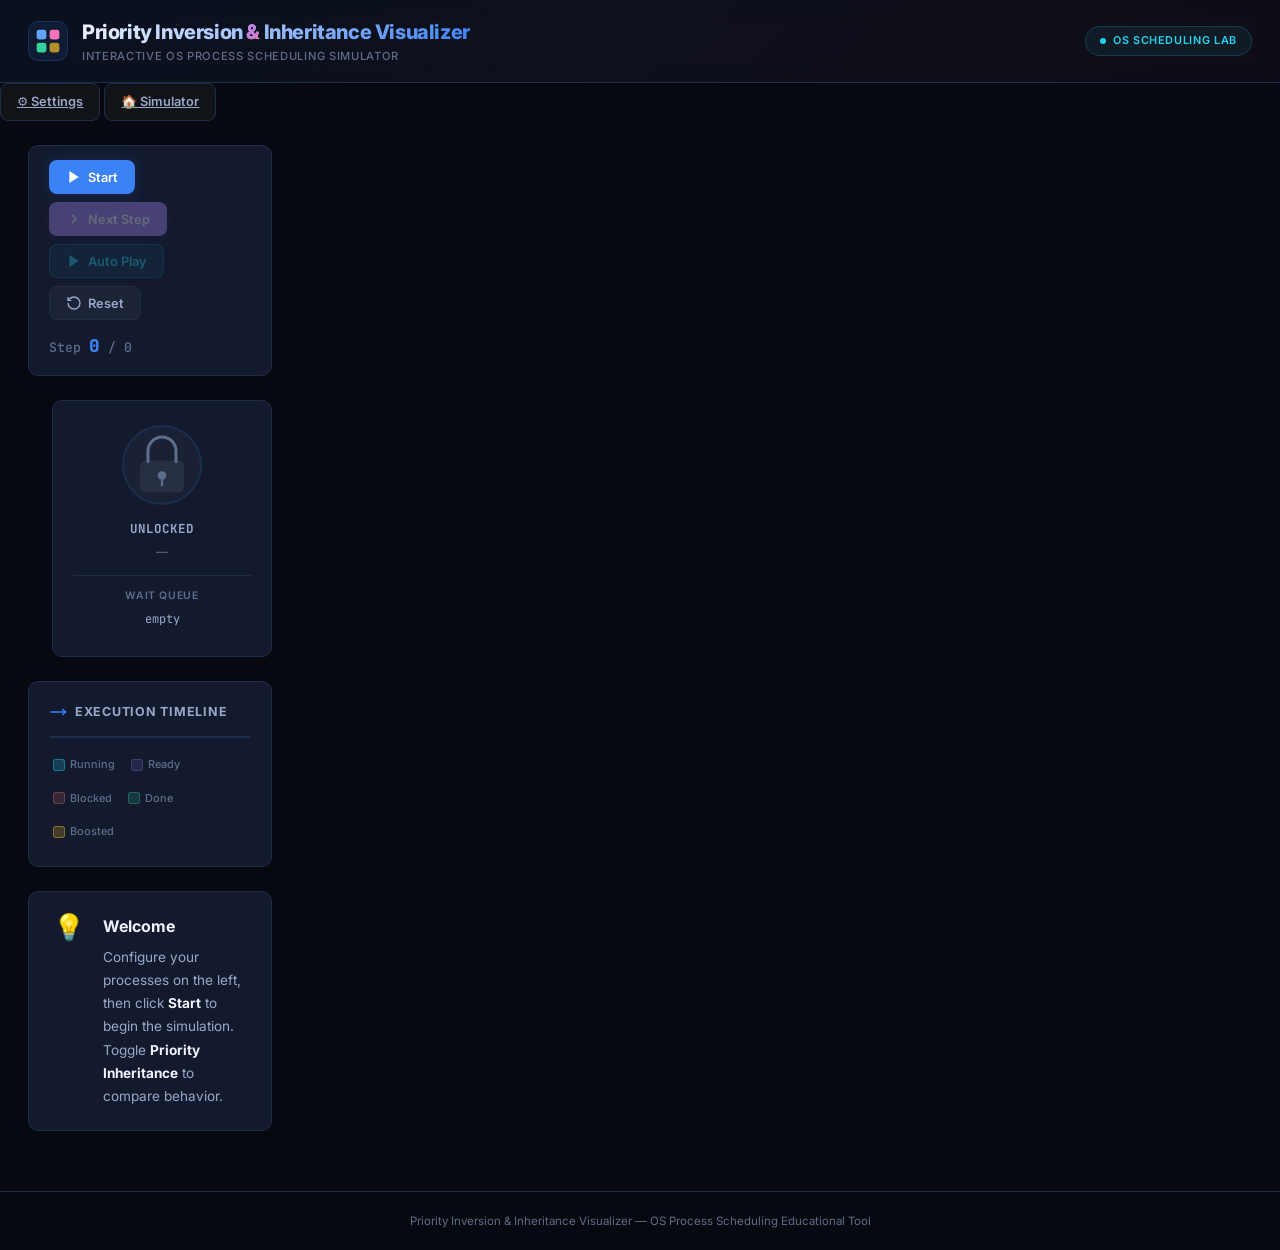
==== commit f27c920c: "Refactor layout by removing config panel Removed the config panel and added page actions for setting" ====
--- a/index.html
+++ b/index.html
@@ -33,51 +33,13 @@
         </div>
     </header>
 
+    <div class="page-actions">
+        <a href="settings.html" class="btn btn-ghost">⚙️ Settings</a>
+        <a href="index.html" class="btn btn-ghost">🏠 Simulator</a>
+    </div>
+
     <!-- ===== MAIN LAYOUT ===== -->
-    <div id="app">
-
-        <!-- LEFT: Config Panel -->
-        <aside id="configPanel">
-            <div class="panel-section">
-                <h2 class="panel-title">
-                    <svg width="18" height="18" viewBox="0 0 24 24" fill="none" stroke="currentColor" stroke-width="2"><circle cx="12" cy="12" r="3"/><path d="M19.4 15a1.65 1.65 0 0 0 .33 1.82l.06.06a2 2 0 1 1-2.83 2.83l-.06-.06a1.65 1.65 0 0 0-1.82-.33 1.65 1.65 0 0 0-1 1.51V21a2 2 0 0 1-4 0v-.09A1.65 1.65 0 0 0 9 19.4a1.65 1.65 0 0 0-1.82.33l-.06.06a2 2 0 1 1-2.83-2.83l.06-.06A1.65 1.65 0 0 0 4.68 15a1.65 1.65 0 0 0-1.51-1H3a2 2 0 0 1 0-4h.09A1.65 1.65 0 0 0 4.6 9a1.65 1.65 0 0 0-.33-1.82l-.06-.06a2 2 0 1 1 2.83-2.83l.06.06A1.65 1.65 0 0 0 9 4.68a1.65 1.65 0 0 0 1-1.51V3a2 2 0 0 1 4 0v.09a1.65 1.65 0 0 0 1 1.51 1.65 1.65 0 0 0 1.82-.33l.06-.06a2 2 0 1 1 2.83 2.83l-.06.06A1.65 1.65 0 0 0 19.4 9a1.65 1.65 0 0 0 1.51 1H21a2 2 0 0 1 0 4h-.09a1.65 1.65 0 0 0-1.51 1z"/></svg>
-                    Process Configuration
-                </h2>
-                <div id="processListConfig"></div>
-                <button class="btn btn-add" id="btnAddProcess" onclick="addProcess()">
-                    <svg width="14" height="14" viewBox="0 0 24 24" fill="none" stroke="currentColor" stroke-width="2.5"><line x1="12" y1="5" x2="12" y2="19"/><line x1="5" y1="12" x2="19" y2="12"/></svg>
-                    Add Process
-                </button>
-            </div>
-
-            <div class="panel-section">
-                <h2 class="panel-title">
-                    <svg width="18" height="18" viewBox="0 0 24 24" fill="none" stroke="currentColor" stroke-width="2"><rect x="3" y="11" width="18" height="11" rx="2"/><path d="M7 11V7a5 5 0 0 1 10 0v4"/></svg>
-                    Resource Assignment
-                </h2>
-                <p class="panel-hint">Select which processes need the shared resource lock.</p>
-                <div id="resourceAssignment"></div>
-            </div>
-
-            <div class="panel-section">
-                <h2 class="panel-title">
-                    <svg width="18" height="18" viewBox="0 0 24 24" fill="none" stroke="currentColor" stroke-width="2"><path d="M12 20V10M18 20V4M6 20v-4"/></svg>
-                    Options
-                </h2>
-                <div class="toggle-row" id="inheritanceToggle" onclick="toggleInheritance()">
-                    <div class="toggle-track"><div class="toggle-thumb"></div></div>
-                    <span class="toggle-label">Priority Inheritance</span>
-                    <span class="toggle-badge off" id="toggleBadge">OFF</span>
-                </div>
-                <div class="speed-row">
-                    <label>Simulation Speed</label>
-                    <div class="speed-slider-group">
-                        <input type="range" min="1" max="5" value="3" id="speedSlider" oninput="updateSpeed(this.value)">
-                        <span id="speedLabel" class="speed-val">1×</span>
-                    </div>
-                </div>
-            </div>
-        </aside>
+    <div id="app" class="no-sidebar">
 
         <!-- CENTER: Visualization -->
         <main id="vizArea">
--- a/style.css
+++ b/style.css
@@ -352,6 +352,52 @@
 
 .pv-state-text{font-family:var(--mono);font-size:.7rem;font-weight:700;color:var(--tx-2);letter-spacing:.06em}
 
+.pv-gear{
+    margin-left:auto;font-size:.9rem;opacity:0;transition:opacity .3s;
+    display:inline-block;
+}
+.pv-card.st-running .pv-gear,
+.pv-card.st-boosted .pv-gear {
+    opacity:1; animation:gearSpin 2s linear infinite;
+}
+@keyframes gearSpin { 100% { transform:rotate(360deg); } }
+
+/* Micro-Animations */
+.shake-lock { animation: lockShake 0.4s ease; }
+@keyframes lockShake {
+    0%, 100% { transform: translateX(0); }
+    20%, 60% { transform: translateX(-6px); }
+    40%, 80% { transform: translateX(6px); }
+}
+
+.shake-card { animation: cardShake 0.4s ease; }
+@keyframes cardShake {
+    0%, 100% { transform: translateX(0); }
+    20%, 60% { transform: translateX(-4px); }
+    40%, 80% { transform: translateX(4px); }
+}
+
+.anim-particle {
+    position: fixed; width: 14px; height: 14px; border-radius: 50%;
+    z-index: 9999; pointer-events: none;
+    transition: all 0.5s cubic-bezier(0.25, 1, 0.5, 1);
+}
+
+.anim-deny-text, .anim-accept-text {
+    position: fixed; font-weight: 800; font-size: 1.1rem;
+    pointer-events: none; z-index: 9999;
+    animation: floatUp 0.8s forwards;
+}
+.anim-deny-text { color: var(--red); text-shadow: 0 0 10px rgba(248,113,113, 0.6); }
+.anim-accept-text { color: var(--green); text-shadow: 0 0 10px rgba(52,211,153, 0.6); }
+
+@keyframes floatUp {
+    0% { transform: translateY(0) scale(0.5); opacity: 0; }
+    20% { transform: translateY(-10px) scale(1.2); opacity: 1; }
+    80% { transform: translateY(-30px) scale(1); opacity: 1; }
+    100% { transform: translateY(-40px) scale(1); opacity: 0; }
+}
+
 .pv-info{display:flex;flex-direction:column;gap:6px}
 .pv-info-row{display:flex;justify-content:space-between;align-items:center}
 .pv-info-label{font-size:.68rem;color:var(--tx-3);font-weight:500}
